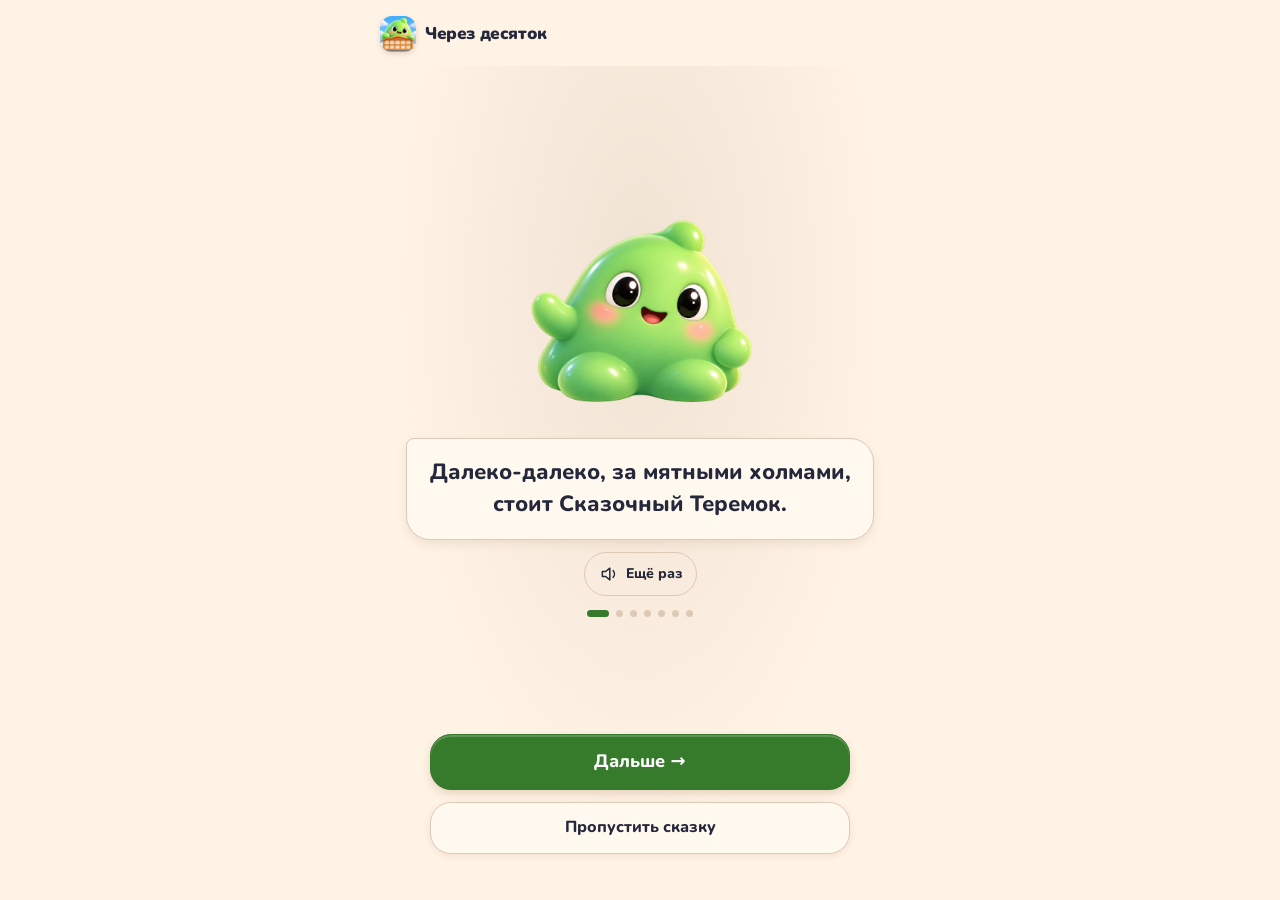
==== index.html @ 16789840 "Web build 3.6.0 (build 10): calm focus mode, number-sense games, number-line hint, parent difficulty" ====
<!doctype html>
<html lang="ru">
<head>
<meta charset="utf-8">
<meta name="application-version" content="3.6.0">
<meta name="viewport" content="width=device-width,initial-scale=1,viewport-fit=cover">
<title>Через десяток</title>
<meta name="description" content="Сказочный тренажёр сложения и вычитания через десяток для детей">
<meta name="theme-color" content="#F2E9DC" media="(prefers-color-scheme: light)">
<meta name="theme-color" content="#19282A" media="(prefers-color-scheme: dark)">
<meta name="mobile-web-app-capable" content="yes">
<meta name="apple-mobile-web-app-capable" content="yes">
<meta name="apple-mobile-web-app-title" content="Через 10">
<link rel="manifest" href="manifest.webmanifest">
<link rel="icon" type="image/png" sizes="192x192" href="icons/icon-192.png">
<link rel="apple-touch-icon" href="icons/apple-touch-icon.png">
<link rel="stylesheet" href="css/fonts.css">
<link rel="stylesheet" href="css/app.css">
<link rel="stylesheet" href="css/premium.css">
<link rel="stylesheet" href="css/illustrated.css">
<link rel="stylesheet" href="css/complete.css">
<link rel="stylesheet" href="css/facts.css">
<link rel="stylesheet" href="css/companion.css">
<link rel="stylesheet" href="css/voice-lesson.css">
<link rel="stylesheet" href="css/full-transfer.css">
<link rel="stylesheet" href="css/foundations.css">
<link rel="stylesheet" href="css/number-games.css">
<link rel="stylesheet" href="css/sense.css">
</head>
<body>
<main class="wrap"><div id="app"></div></main>
<script src="js/phrases.js"></script>
<script src="js/chars.js"></script>
<script src="js/world.js"></script>
<script src="js/illustrated.js"></script>
<script src="js/art-catalog.js"></script>
<script src="js/complete.js"></script>
<script src="js/audio.js"></script>
<script src="js/engine.js"></script>
<script src="js/full-transfer-core.js"></script>
<script src="js/app.js"></script>
<script src="js/facts-phrases.js"></script>
<script src="js/facts.js?qa=7394cd27b2d3"></script>
<script src="js/companion.js"></script>
<script src="js/lesson-phrases.js"></script>
<script src="js/voice-asr.js"></script>
<script src="js/voice-lesson.js"></script>
<script src="js/full-transfer-ui.js"></script>
<script src="js/foundations-core.js"></script>
<script src="js/foundations.js"></script>
<script src="js/number-games-core.js"></script>
<script src="js/number-games.js"></script>
<script src="js/insights-core.js"></script>
<script src="js/insights.js"></script>
<script src="js/sense-games-core.js"></script>
<script src="js/sense-games.js"></script>
<script src="js/focus-mode.js"></script>
<script>if('serviceWorker' in navigator && location.protocol!=='capacitor:'){ window.addEventListener('load', ()=>{ navigator.serviceWorker.register('sw.js').catch(()=>{}); }); }</script>
</body>
</html>
---- css/fonts.css ----
@font-face{font-family:'Nunito';font-style:normal;font-weight:600;font-display:swap;src:url(../fonts/nunito-cyrillic-600-normal.woff2) format('woff2');unicode-range:U+0301, U+0400-045F, U+0490-0491, U+04B0-04B1, U+2116}
@font-face{font-family:'Nunito';font-style:normal;font-weight:600;font-display:swap;src:url(../fonts/nunito-latin-600-normal.woff2) format('woff2');unicode-range:U+0000-00FF, U+0131, U+0152-0153, U+02BB-02BC, U+02C6, U+02DA, U+02DC, U+0304, U+0308, U+0329, U+2000-206F, U+20AC, U+2122, U+2191, U+2193, U+2212, U+2215, U+FEFF, U+FFFD}
@font-face{font-family:'Nunito';font-style:normal;font-weight:700;font-display:swap;src:url(../fonts/nunito-cyrillic-700-normal.woff2) format('woff2');unicode-range:U+0301, U+0400-045F, U+0490-0491, U+04B0-04B1, U+2116}
@font-face{font-family:'Nunito';font-style:normal;font-weight:700;font-display:swap;src:url(../fonts/nunito-latin-700-normal.woff2) format('woff2');unicode-range:U+0000-00FF, U+0131, U+0152-0153, U+02BB-02BC, U+02C6, U+02DA, U+02DC, U+0304, U+0308, U+0329, U+2000-206F, U+20AC, U+2122, U+2191, U+2193, U+2212, U+2215, U+FEFF, U+FFFD}
@font-face{font-family:'Nunito';font-style:normal;font-weight:800;font-display:swap;src:url(../fonts/nunito-cyrillic-800-normal.woff2) format('woff2');unicode-range:U+0301, U+0400-045F, U+0490-0491, U+04B0-04B1, U+2116}
@font-face{font-family:'Nunito';font-style:normal;font-weight:800;font-display:swap;src:url(../fonts/nunito-latin-800-normal.woff2) format('woff2');unicode-range:U+0000-00FF, U+0131, U+0152-0153, U+02BB-02BC, U+02C6, U+02DA, U+02DC, U+0304, U+0308, U+0329, U+2000-206F, U+20AC, U+2122, U+2191, U+2193, U+2212, U+2215, U+FEFF, U+FFFD}
@font-face{font-family:'Nunito';font-style:normal;font-weight:900;font-display:swap;src:url(../fonts/nunito-cyrillic-900-normal.woff2) format('woff2');unicode-range:U+0301, U+0400-045F, U+0490-0491, U+04B0-04B1, U+2116}
@font-face{font-family:'Nunito';font-style:normal;font-weight:900;font-display:swap;src:url(../fonts/nunito-latin-900-normal.woff2) format('woff2');unicode-range:U+0000-00FF, U+0131, U+0152-0153, U+02BB-02BC, U+02C6, U+02DA, U+02DC, U+0304, U+0308, U+0329, U+2000-206F, U+20AC, U+2122, U+2191, U+2193, U+2212, U+2215, U+FEFF, U+FFFD}
@font-face{font-family:'Ruslan Display';font-style:normal;font-weight:400;font-display:swap;src:url(../fonts/ruslan-display-cyrillic-400-normal.woff2) format('woff2');unicode-range:U+0301, U+0400-045F, U+0490-0491, U+04B0-04B1, U+2116}
@font-face{font-family:'Ruslan Display';font-style:normal;font-weight:400;font-display:swap;src:url(../fonts/ruslan-display-latin-400-normal.woff2) format('woff2');unicode-range:U+0000-00FF, U+0131, U+0152-0153, U+02BB-02BC, U+02C6, U+02DA, U+02DC, U+0304, U+0308, U+0329, U+2000-206F, U+20AC, U+2122, U+2191, U+2193, U+2212, U+2215, U+FEFF, U+FFFD}
---- css/app.css ----
/* Layout: one-screen app. Map screen = full-height SVG world; other screens = one jelly card. Keypad lives at the bottom (thumb zone). */
:root{
  --paper:#E4F5EE; --bub:rgba(255,255,255,.6); --bub2:rgba(122,214,170,.22);
  --card:#FFFFFF; --ink:#2B2245; --muted:#6B6590; --line:#DDD7EF; --soft:#F2EFFB; --frame:#2B2245;
  --roof:#FF8A5B; --roof2:#E86A3E;
  --ca:#FF5C7A; --cb:#3FA7F5; --ok:#1E9160; --no:#C2482B; --hl:#FFE873; --star:#FFB400; --coin:#F2A516;
  --btn:#6A4BE0; --btn-sh:#4529B5; --btn-fg:#FFFFFF; --key-sh:#D3CCEB; --danger:#D7443A;
  --f-display:'Ruslan Display','Nunito',Georgia,serif;
  --f-body:'Nunito',system-ui,-apple-system,'Segoe UI',sans-serif;
  --cell:clamp(26px,calc((100vw - 96px) / 10),50px);
}
@media (prefers-color-scheme: dark){:root:not([data-theme="light"]){
  --paper:#16132A; --bub:rgba(255,255,255,.035); --bub2:rgba(122,214,170,.06);
  --card:#231E3C; --ink:#F2EEFF; --muted:#ABA4CC; --line:#3A3361; --soft:#2D2751; --frame:#CFC6F5;
  --roof:#FF8A5B; --roof2:#C9562E; --ca:#FF6E8A; --cb:#55B6FF; --ok:#3CC184; --no:#FF9A7A; --hl:#5E4F10; --star:#FFC233; --coin:#FFB83D;
  --btn:#7C61F0; --btn-sh:#3E26A0; --btn-fg:#FFFFFF; --key-sh:#15122A; color-scheme:dark;
}}
:root[data-theme="dark"]{
  --paper:#16132A; --bub:rgba(255,255,255,.035); --bub2:rgba(122,214,170,.06);
  --card:#231E3C; --ink:#F2EEFF; --muted:#ABA4CC; --line:#3A3361; --soft:#2D2751; --frame:#CFC6F5;
  --roof:#FF8A5B; --roof2:#C9562E; --ca:#FF6E8A; --cb:#55B6FF; --ok:#3CC184; --no:#FF9A7A; --hl:#5E4F10; --star:#FFC233; --coin:#FFB83D;
  --btn:#7C61F0; --btn-sh:#3E26A0; --btn-fg:#FFFFFF; --key-sh:#15122A; color-scheme:dark;
}
*{box-sizing:border-box}
[hidden]{display:none!important}
html,body{height:100%}
body{
  margin:0; background-color:var(--paper); color:var(--ink); font-family:var(--f-body); font-size:16px; line-height:1.45; font-weight:600;
  background-image:
    radial-gradient(circle at 18% 22%, var(--bub) 0 7px, transparent 8px),
    radial-gradient(circle at 72% 64%, var(--bub) 0 12px, transparent 13px),
    radial-gradient(circle at 88% 18%, var(--bub) 0 4px, transparent 5px),
    radial-gradient(circle at 34% 84%, var(--bub2) 0 18px, transparent 19px),
    radial-gradient(circle at 56% 38%, var(--bub) 0 3px, transparent 4px);
  background-size:210px 210px; -webkit-tap-highlight-color:transparent; overscroll-behavior:none;
}
button{-webkit-user-select:none;user-select:none;touch-action:manipulation;font:inherit;color:inherit}
img{max-width:100%}
.wrap{max-width:720px;min-height:100%;margin:0 auto;padding-block:10px 24px;
  padding-left:max(16px,env(safe-area-inset-left,0px));padding-right:max(16px,env(safe-area-inset-right,0px));
  display:flex;flex-direction:column;gap:12px}

/* top bar */
.topbar{display:flex;align-items:center;gap:5px}
@media (max-width:370px){.topbar .avatar span{display:none}.topbar .avatar{padding-right:3px}}
.spacer{flex:1}
.avatar{display:flex;align-items:center;gap:4px;background:var(--card);border:2px solid var(--line);border-radius:999px;height:44px;padding:0 10px 0 3px;cursor:pointer;font-weight:800;flex:none;max-width:118px;font-size:15px}
.avatar .pal{width:36px;height:36px;flex:none}
.avatar span{white-space:nowrap;overflow:hidden;text-overflow:ellipsis}
.pill{font-weight:900;font-size:15px;display:flex;align-items:center;gap:4px;background:var(--card);border:2px solid var(--line);border-radius:999px;height:44px;padding:0 9px;font-variant-numeric:tabular-nums}
.pill .s{color:var(--star);font-size:18px} .pill .c{color:var(--coin);font-size:13px}
.iconbtn{width:44px;height:44px;border-radius:50%;border:2px solid var(--line);background:var(--card);color:var(--ink);display:grid;place-items:center;cursor:pointer;padding:0;flex:none;position:relative}
.iconbtn svg{width:22px;height:22px;stroke:currentColor;fill:none;stroke-width:2.2;stroke-linecap:round;stroke-linejoin:round}
.iconbtn.sm{width:36px;height:36px;font-size:16px}
.iconbtn.glow{border-color:var(--star);box-shadow:0 0 0 4px rgba(255,180,0,.25);animation:glow 1.4s infinite}
@keyframes glow{50%{box-shadow:0 0 0 8px rgba(255,180,0,.1)}}
.badge{position:absolute;top:-6px;right:-6px;min-width:20px;height:20px;border-radius:10px;background:var(--ca);color:#fff;font-size:12px;font-style:normal;font-weight:900;display:grid;place-items:center;padding:0 5px;border:2px solid var(--card)}
.tab .badge{position:static;display:inline-grid;margin-left:4px;border:0;vertical-align:middle}

/* shared */
.card{background:var(--card);border:2px solid var(--line);border-radius:28px;box-shadow:0 6px 0 var(--line)}
.btn{font:800 19px/1.1 var(--f-body);border-radius:22px;padding:0 24px;cursor:pointer;border:0;background:var(--btn);color:var(--btn-fg);min-height:62px;width:100%;
  box-shadow:0 5px 0 var(--btn-sh), inset 0 3px 0 rgba(255,255,255,.28);transition:transform .08s, box-shadow .08s}
.btn:active:not(:disabled){transform:translateY(3px);box-shadow:0 2px 0 var(--btn-sh), inset 0 3px 0 rgba(255,255,255,.28)}
.btn:disabled{opacity:.45;cursor:default}
.btn.ghost{background:var(--card);color:var(--ink);border:2px solid var(--line);min-height:52px;font-size:16px;box-shadow:0 4px 0 var(--line)}
.btn.ghost:active:not(:disabled){box-shadow:0 1px 0 var(--line)}
.btn.small{min-height:44px;font-size:15px;width:auto;padding:0 16px;border-radius:16px}
.btn.danger{background:var(--danger);box-shadow:0 4px 0 #9E2B23}
.muted{color:var(--muted)} .center{text-align:center} .small{font-size:13px}
:focus-visible{outline:3px solid var(--cb);outline-offset:3px}
.ca{color:var(--ca)} .cb{color:var(--cb)}
.input{font:700 18px/1.2 var(--f-body);color:var(--ink);background:var(--card);border:2px solid var(--line);border-radius:16px;padding:12px 14px;width:100%;max-width:360px}
.input:focus{border-color:var(--btn);outline:0}
.row{display:flex;flex-direction:column;gap:12px;width:100%;max-width:420px;align-items:stretch;margin:0 auto}
.row2{display:flex;gap:10px;flex-wrap:wrap;align-items:center}
.toast{position:fixed;left:50%;bottom:calc(24px + env(safe-area-inset-bottom,0px));transform:translateX(-50%);background:var(--ink);color:var(--card);padding:10px 16px;border-radius:14px;font-weight:700;z-index:30;max-width:90vw}
h2{font-weight:900;font-size:clamp(22px,6vw,30px);line-height:1.12;margin:0;text-wrap:balance}
h3{font-size:15px;margin:16px 0 8px;font-weight:900}
.h{text-align:center;margin:4px 0}

/* characters */
.pal{display:block;flex:none}
.pal svg{display:block;width:100%;height:100%;overflow:visible}
.pal.locked svg .body,.pal.locked svg .acc{fill:#C9C3DD!important;stroke:#A9A2C4!important}
.pal.locked svg .face,.pal.locked svg .gloss{display:none}
.pal.bob svg{animation:bob 2.4s ease-in-out infinite;transform-origin:50% 100%}
.pal.talk svg{animation:talk .5s ease-in-out infinite;transform-origin:50% 100%}
@keyframes bob{0%,100%{transform:translateY(0) scale(1,1)}50%{transform:translateY(-3px) scale(1.02,.98)}}
@keyframes talk{0%,100%{transform:scale(1,1)}50%{transform:scale(1.05,.95)}}

/* map */
body.map-bg{background-color:#CFEEDC}
.mapwrap{flex:1;display:flex;justify-content:center;align-items:flex-start;min-height:0}
.map{width:100%;max-width:440px;max-height:calc(100dvh - 90px);height:auto;display:block;margin:0 auto}
.map .isl{cursor:pointer}
.map .isl .pal{width:100%;height:100%}
.map .ring{animation:spin 14s linear infinite;transform-origin:center}
@keyframes spin{to{transform:rotate(360deg)}}
.map .lbl{font:900 15px var(--f-body);fill:var(--ink)}
.map .isl.locked .lbl{fill:#8A84A8}
.map .isl:focus-visible{outline:0}
.map .isl:focus-visible ellipse:first-of-type{stroke:var(--cb);stroke-width:4;stroke-opacity:1}
.sheet-bg{position:fixed;inset:0;background:rgba(43,34,69,.35);z-index:10}
.sheet{position:fixed;left:50%;bottom:0;transform:translateX(-50%);width:min(100%,560px);z-index:11;border-radius:28px 28px 0 0;padding:18px clamp(16px,4vw,28px) calc(18px + env(safe-area-inset-bottom,0px));display:flex;flex-direction:column;gap:12px;box-shadow:0 -6px 30px rgba(0,0,0,.15);animation:up .25s ease-out}
@keyframes up{from{transform:translate(-50%,40px);opacity:0}}
.sheet .close{position:absolute;top:10px;right:14px;width:36px;height:36px;border-radius:50%;border:2px solid var(--line);background:var(--card);cursor:pointer;font-weight:900}
.herohead{display:flex;align-items:center;gap:14px}
.herohead .pal{width:clamp(88px,24vw,116px);height:clamp(88px,24vw,116px)}
.herohead .txt{min-width:0;display:flex;flex-direction:column;gap:3px}
.eyebrow{font-size:12px;letter-spacing:.1em;text-transform:uppercase;color:var(--muted);margin:0;font-weight:800}
.guide{font-size:14px;color:var(--muted);margin:0}
.phasebar{display:flex;gap:6px}
.phasebar span{flex:1;font-size:13px;font-weight:800;text-align:center;padding:7px 4px;border-radius:12px;background:var(--soft);color:var(--muted)}
.phasebar span.on{background:var(--ink);color:var(--card)} .phasebar span.past{color:var(--ok)}

/* task */
.stage{flex:1;padding:14px clamp(12px,3.5vw,28px) 18px;display:flex;flex-direction:column;align-items:center;gap:10px;min-height:min(600px,calc(100dvh - 80px))}
.meta{width:100%;display:flex;justify-content:space-between;align-items:center;gap:10px;color:var(--muted);font-size:13px;font-weight:700}
.bar{display:flex;gap:4px;flex:1;max-width:220px}
.bar i{flex:1;height:10px;border-radius:5px;background:var(--line)}
.bar i.good{background:var(--ok)} .bar i.meh{background:var(--muted);opacity:.45} .bar i.cur{background:var(--btn)}
.instr{display:flex;align-items:flex-start;gap:8px;width:100%;justify-content:center}
.instr p{font-weight:800;font-size:clamp(18px,4.6vw,22px);text-align:center;margin:0;text-wrap:balance;max-width:30ch}
.say{width:38px;height:38px;flex:none;border-radius:50%;border:2px solid var(--line);background:var(--card);display:grid;place-items:center;cursor:pointer;padding:0;color:var(--muted)}
.say svg{width:18px;height:18px;stroke:currentColor;fill:none;stroke-width:2.2;stroke-linecap:round;stroke-linejoin:round}
.example{font-weight:900;font-size:clamp(38px,10.5vw,60px);line-height:1.1;font-variant-numeric:tabular-nums;text-align:center;white-space:nowrap}
.example.small{font-size:clamp(28px,7.5vw,42px)}
.q{color:var(--muted)}
.story{font-size:clamp(19px,5vw,23px);font-weight:700;line-height:1.4;text-align:center;margin:0;max-width:34ch;text-wrap:pretty}
.story b{font-weight:900}
.visual{flex:1;display:flex;flex-direction:column;align-items:center;justify-content:center;gap:10px;width:100%}
.frames{display:flex;justify-content:center;gap:12px}
.frames.single{--cell:clamp(38px,calc((100vw - 90px) / 5.4),62px)}
@media (max-width:600px){.frames.tap{flex-direction:column;align-items:center;--cell:clamp(38px,calc((100vw - 90px) / 5.6),56px)}}
.terem{display:flex;flex-direction:column;align-items:stretch}
.roof{height:calc(var(--cell)*.62);margin:0 calc(var(--cell)*-.14) -3px;position:relative;background:linear-gradient(var(--roof),var(--roof2));clip-path:polygon(50% 0,100% 100%,0 100%)}
.roof::after{content:"";position:absolute;left:50%;top:44%;width:calc(var(--cell)*.3);height:calc(var(--cell)*.3);transform:translate(-50%,-10%);border-radius:50%;background:var(--hl);box-shadow:inset 0 0 0 2px var(--roof2)}
.frame{display:grid;grid-template-columns:repeat(5,var(--cell));border:3px solid var(--frame);border-radius:6px 6px 12px 12px;background:var(--card);overflow:hidden;transition:background-color .3s}
.cell{width:var(--cell);height:var(--cell);display:grid;place-items:center;position:relative;border:0;border-right:1.5px solid var(--line);border-bottom:1.5px solid var(--line);padding:0;margin:0;background:transparent;transition:background-color .2s}
.cell:nth-child(5n){border-right:0} .cell:nth-child(n+6){border-bottom:0} .cell:nth-child(-n+5){border-bottom:2.5px solid var(--frame)}
button.cell{cursor:pointer}
@media (hover:hover){button.cell:hover{background:var(--soft)}}
.cell::after{content:"";width:80%;height:72%;margin-top:10%;grid-area:1/1;border-radius:50% 50% 42% 42% / 64% 64% 36% 36%}
.cell.a::after,.cell.b::after{background:
    radial-gradient(circle at 36% 52%, #2B2245 0 8%, transparent 9.5%),
    radial-gradient(circle at 64% 52%, #2B2245 0 8%, transparent 9.5%),
    radial-gradient(ellipse 14% 10% at 30% 24%, rgba(255,255,255,.75) 0 100%, transparent 102%),
    radial-gradient(ellipse at 50% 120%, rgba(0,0,0,.18), transparent 60%), var(--c)}
.cell.a{--c:var(--ca)} .cell.b{--c:var(--cb)}
.cell.n::after{background:radial-gradient(ellipse 14% 10% at 30% 24%, rgba(255,255,255,.6) 0 100%, transparent 102%), var(--c)}
.cell.x::after{background:transparent;border:2.5px dashed var(--muted);opacity:.6}
.cell.h{background:var(--hl)}
.cell .lab{grid-area:1/1;z-index:1;margin-top:12%;font:900 calc(var(--cell)*.36)/1 var(--f-body);color:#fff;pointer-events:none;text-shadow:0 1px 0 rgba(0,0,0,.25)}
.cell.e .lab,.cell.x .lab{color:var(--ink);text-shadow:none}
.cell.in::after{animation:plop .45s .05s both cubic-bezier(.3,1.6,.5,1)}
.cell.pulse::after{animation:squish .35s both}
.cell.leave::after{background:var(--cb);animation:leave .35s both ease-in}
.cell.out::after{animation:fadeout .45s both}
.frame.covered{background:var(--soft)}
.frame.covered .cell::after,.frame.covered .cell .lab{visibility:hidden}
@keyframes plop{0%{transform:translateY(-60%) scale(.4,.6)}60%{transform:translateY(0) scale(1.15,.8)}100%{transform:scale(1)}}
@keyframes squish{50%{transform:scale(1.18,.82)}}
@keyframes pop{from{transform:scale(0)}to{transform:scale(1)}}
@keyframes leave{from{transform:scale(1);opacity:1}to{transform:scale(.2) translateY(-20px);opacity:0}}
@keyframes fadeout{from{background:var(--ca);border-color:transparent;opacity:1}to{opacity:.6}}
.timer{width:min(260px,70%);height:10px;border-radius:5px;background:var(--line);overflow:hidden}
.timer i{display:block;height:100%;width:100%;background:var(--ok);border-radius:5px;transform-origin:left;animation:drain linear forwards}
@keyframes drain{from{transform:scaleX(1)}to{transform:scaleX(0)}}
.info{font-size:15px;color:var(--muted);min-height:1.45em;text-align:center;margin:0}
.info b{color:var(--ink);font-weight:900}
.split{display:flex;flex-direction:column;align-items:center}
.split svg{width:96px;height:24px;display:block}
.split svg path{stroke:var(--cb);stroke-width:3;fill:none;stroke-linecap:round}
.bots{display:flex;gap:44px}
.bub{font-weight:900;font-size:20px;min-width:44px;height:44px;padding:0 8px;border-radius:22px;display:grid;place-items:center;border:3px solid var(--cb);color:var(--cb);background:var(--card)}
.bub.top{background:var(--cb);color:#fff} .bub.qm{border-style:dashed;color:var(--muted)}
.chain{font-weight:800;font-size:clamp(15px,4.2vw,21px);text-align:center;background:var(--soft);border-radius:16px;padding:8px 14px;font-variant-numeric:tabular-nums;max-width:100%}
.chain strong{font-weight:900}
.say-row{display:flex;align-items:flex-end;gap:8px;width:100%;max-width:440px;justify-content:center}
.say-row .pal{width:46px;height:46px}
.msg{min-height:1.45em;text-align:center;font-weight:800;font-size:16px;margin:0;max-width:40ch}
.msg.ok{color:var(--ok)} .msg.no{color:var(--no)} .msg.reveal{color:var(--ink);background:var(--hl);padding:6px 12px;border-radius:12px}
.coinget{color:var(--coin);font-weight:900;animation:pop .4s both cubic-bezier(.3,1.6,.5,1);display:inline-block}
.notice{background:var(--soft);border-radius:16px;padding:10px 14px;text-align:center;font-weight:800;max-width:40ch;margin:0}
.unlock{display:flex;align-items:center;gap:12px;background:var(--hl);border-radius:20px;padding:10px 16px;max-width:420px;width:100%}
.unlock .pal{width:64px;height:64px}
.unlock p{margin:0;font-weight:800}
.unlock b{font-family:var(--f-display);font-weight:400;font-size:20px;display:block}
.ask{display:flex;flex-direction:column;align-items:center;gap:8px;width:100%;max-width:400px}
.display{font-weight:900;font-size:34px;min-width:120px;height:58px;padding:0 18px;border-radius:18px;border:3px solid var(--ink);display:grid;place-items:center;font-variant-numeric:tabular-nums;background:var(--card)}
.display.empty{color:var(--line);border-color:var(--line)}
.keys{display:grid;grid-template-columns:repeat(3,1fr);gap:9px;width:100%}
.key{font-weight:900;font-size:27px;min-height:54px;border-radius:18px;border:2px solid var(--line);background:var(--card);cursor:pointer;box-shadow:0 4px 0 var(--key-sh);font-variant-numeric:tabular-nums}
.key:active:not(:disabled){transform:translateY(3px);box-shadow:0 1px 0 var(--key-sh)}
.key.del{font-size:22px;color:var(--muted)}
.key.go{background:var(--ok);border-color:var(--ok);color:#fff;box-shadow:0 4px 0 rgba(0,0,0,.22), inset 0 3px 0 rgba(255,255,255,.25);font-size:19px;font-weight:800}
.key:disabled{opacity:.38;cursor:default}
@media (hover:hover){.key:hover:not(:disabled){border-color:var(--ink)}}
.explain{display:flex;gap:10px;align-items:flex-end;width:100%;max-width:460px}
.explain .pal{width:58px;height:58px}
.explain .bubble{flex:1;min-width:0;background:var(--hl);color:var(--ink);border-radius:18px 18px 18px 4px;padding:10px 14px;min-height:58px}
.explain p{margin:0;font-weight:800;font-size:17px;line-height:1.35}
.linkbtn{display:inline-flex;align-items:center;gap:6px;background:transparent;border:0;color:var(--btn);font-weight:800;font-size:16px;cursor:pointer;padding:4px 8px;min-height:38px}
.linkbtn svg{width:22px;height:22px;stroke:currentColor;fill:none;stroke-width:2.2;stroke-linecap:round;stroke-linejoin:round}

/* end / story / forms */
.endbox{flex:1;display:flex;flex-direction:column;align-items:center;justify-content:center;gap:12px;text-align:center;width:100%}
.endbox .pal{width:clamp(110px,32vw,150px);height:clamp(110px,32vw,150px)}
.endbox h2{font-family:var(--f-display);font-weight:400;font-size:clamp(24px,6.6vw,34px);line-height:1.15}
.endbox.form h2{font-family:var(--f-body);font-weight:900}
.endbox p{margin:0;max-width:36ch}
.storytext{font-size:clamp(19px,5.2vw,24px);font-weight:700;line-height:1.4;max-width:30ch;text-wrap:pretty}
.dots{display:flex;gap:6px}
.dots i{width:9px;height:9px;border-radius:50%;background:var(--line)} .dots i.on{background:var(--btn)}
.bigstars{font-size:clamp(28px,8vw,40px);letter-spacing:.04em;line-height:1}
.bigstars .on{color:var(--star);display:inline-block;animation:pop .5s both cubic-bezier(.3,1.6,.5,1)} .bigstars .off{color:var(--line)}
.bonus{color:var(--coin);font-weight:900}
.move{font-weight:900;font-size:clamp(19px,5.2vw,24px);background:var(--soft);border-radius:20px;padding:14px 18px;max-width:28ch}
.swatches{display:flex;gap:10px;flex-wrap:wrap;justify-content:center}
.sw{width:44px;height:44px;border-radius:50%;background:var(--sw);border:3px solid var(--card);box-shadow:0 0 0 2px var(--line);cursor:pointer}
.sw.on{box-shadow:0 0 0 3px var(--ink)}
.plist{display:flex;flex-direction:column;gap:8px;width:100%;max-width:420px}
.prow{display:flex;align-items:center;gap:12px;background:var(--card);border:2px solid var(--line);border-radius:18px;padding:8px 12px;cursor:pointer;text-align:left;width:100%}
.prow.on{border-color:var(--btn)} .prow .pal{width:48px;height:48px} .prow .txt{display:flex;flex-direction:column} .prow small{color:var(--muted)}

/* chest */
.offer{display:flex;gap:12px;flex-wrap:wrap;justify-content:center}
.stk{display:inline-flex;flex-direction:column;align-items:center;gap:4px;width:64px;background:transparent;border:0;padding:4px;border-radius:14px}
.stk svg{width:52px;height:52px;display:block}
.stk.big{width:100px;background:var(--card);border:2px solid var(--line);box-shadow:0 4px 0 var(--line);cursor:pointer;font-size:13px;font-weight:800}
.stk.big svg{width:76px;height:76px} .stk.big.on{border-color:var(--star);animation:pop .5s both cubic-bezier(.3,1.6,.5,1)}
.stk.off{opacity:.18;filter:grayscale(1)}
.album{display:flex;flex-wrap:wrap;gap:4px;justify-content:center;max-width:420px}

/* shop */
.shop{align-items:stretch}
.wishes{display:flex;flex-direction:column;gap:10px;flex:1}
.wish{display:flex;align-items:center;gap:12px;border:2px solid var(--line);border-radius:18px;padding:10px}
.wish img,.wish .noimg{width:72px;height:72px;border-radius:14px;object-fit:cover;flex:none;background:var(--soft);display:grid;place-items:center}
.wish .noimg svg{width:44px;height:44px}
.wish .wt{flex:1;min-width:0;display:flex;flex-direction:column;gap:3px}
.wish.bought{border-color:var(--ok)}
.prog{height:10px;border-radius:5px;background:var(--line);overflow:hidden} .prog i{display:block;height:100%;background:var(--coin);border-radius:5px}
.tag{display:inline-block;font-size:13px;font-weight:800;color:var(--ok);background:var(--soft);padding:3px 8px;border-radius:8px}

/* parent */
.parent{align-items:stretch;padding-top:10px}
.tabs{display:flex;gap:4px;background:var(--soft);border-radius:16px;padding:4px;overflow-x:auto}
.tab{flex:1;border:0;background:transparent;border-radius:12px;padding:8px 6px;font-weight:800;font-size:14px;cursor:pointer;white-space:nowrap}
.tab.on{background:var(--card);box-shadow:0 2px 0 var(--line)}
.pane{flex:1}
.stats{display:grid;grid-template-columns:repeat(4,1fr);gap:8px}
.stats div{background:var(--soft);border-radius:14px;padding:10px 6px;text-align:center;display:flex;flex-direction:column}
.stats b{font-size:22px;font-weight:900} .stats span{font-size:12px;color:var(--muted)}
.chart{display:flex;gap:4px;align-items:flex-end;height:110px;padding:8px 0 0}
.chart .col{flex:1;display:flex;flex-direction:column;align-items:center;justify-content:flex-end;height:100%;gap:3px;min-width:0}
.chart i{display:block;width:100%;background:var(--btn);border-radius:4px 4px 0 0;min-height:2px}
.chart span{font-size:10px;color:var(--muted)}
.skl{list-style:none;padding:0;margin:0;display:flex;flex-direction:column;gap:4px}
.skl li{display:flex;justify-content:space-between;gap:8px;font-size:14px;border-bottom:1px solid var(--line);padding:5px 0}
.skl b{color:var(--muted);font-weight:800;white-space:nowrap}
.hardlist{display:flex;flex-wrap:wrap;gap:6px}
.hardlist span{font-weight:900;font-size:15px;background:var(--soft);border-radius:10px;padding:4px 9px}
.help{margin:0;padding-left:18px;display:flex;flex-direction:column;gap:6px;font-size:14px;font-weight:600}
.wlist{display:flex;flex-direction:column;gap:8px;margin-top:10px}
.wrow{display:flex;align-items:center;gap:10px;border:2px solid var(--line);border-radius:16px;padding:8px}
.wrow img,.wrow .noimg{width:52px;height:52px;border-radius:12px;object-fit:cover;flex:none;background:var(--soft);display:grid;place-items:center}
.wrow .noimg svg{width:32px;height:32px}
.wrow .pal{width:48px;height:48px}
.wrow .txt{flex:1;min-width:0;display:flex;flex-direction:column;font-size:14px}
.wrow .txt b{font-size:15px} .wrow small{color:var(--muted)} .wrow a{color:var(--btn);font-weight:800;font-size:14px}
.wrow.done{opacity:.6}
.wform{display:flex;flex-direction:column;gap:8px;background:var(--soft);border-radius:16px;padding:12px}
.filebtn{display:flex;align-items:center;gap:10px;cursor:pointer;font-weight:800;color:var(--btn)}
.filebtn img{width:56px;height:56px;border-radius:12px;object-fit:cover}
.filebtn input,.filelbl input{display:none}
.filelbl{display:inline-grid;place-items:center;cursor:pointer}
.switch{display:flex;align-items:center;justify-content:space-between;gap:12px;padding:10px 0;border-bottom:1px solid var(--line)}
.switch span{display:flex;flex-direction:column} .switch small{color:var(--muted);font-weight:600}
.switch input{width:48px;height:28px;appearance:none;background:var(--line);border-radius:14px;position:relative;cursor:pointer;flex:none;margin:0}
.switch input::after{content:"";position:absolute;top:3px;left:3px;width:22px;height:22px;border-radius:50%;background:#fff;transition:left .15s}
.switch input:checked{background:var(--ok)} .switch input:checked::after{left:23px}
.num{display:flex;align-items:center;justify-content:space-between;gap:12px;padding:8px 0;border-bottom:1px solid var(--line)}
.num input{width:90px;font:800 17px var(--f-body);color:var(--ink);background:var(--card);border:2px solid var(--line);border-radius:12px;padding:8px 10px;text-align:center}
.pin{display:flex;gap:14px}
.pin i{width:18px;height:18px;border-radius:50%;border:3px solid var(--ink)} .pin i.on{background:var(--ink)}
.pinkeys{max-width:280px}
.story-scene{justify-content:center}

@media (prefers-reduced-motion: reduce){*,*::before,*::after{animation:none!important;transition:none!important}}
/* ссылка в виде кнопки (лицензии в кабинете родителя): та же цель ≥44 px, что у кнопок */
a.btn{display:inline-flex;align-items:center;justify-content:center;text-decoration:none;box-sizing:border-box}
---- css/premium.css ----
/* Storybook tokens and screen refinements. Loaded after the original layout. */
:root{
 --paper:#EAF4EF;--card:#FFFDF9;--ink:#302D46;--muted:#655F7A;--line:#DEDCE8;--soft:#F0EDF7;--frame:#514865;
 --btn:#6950CB;--btn-sh:#4A369C;--btn-fg:#FFFFFF;--key-sh:#DAD5E6;--ok:#227858;--no:#655F7A;--ca:#B72D50;--cb:#176AAB;--hl:#F8E8AA;--coin:#805C17;--star:#805C17;
 --art-ink:#403550;--art-white:#FFFFFF;--art-rose:#EF7393;--art-gold:#EFC765;--art-violet:#9875CF;--art-lilac:#D9C7F0;--art-pink:#F4CADA;--art-peach:#ECA47B;--art-cream:#F5E5BC;--art-mint:#BDE4C8;--art-leaf:#70B28C;--art-grass:#4F947A;--art-sky:#CAE7F2;--art-stone:#C2C5D6;--art-earth:#B4BDA7;--art-island-edge:#83A591;--art-path:#FFFCF0;--art-path-shadow:#CDDDCC;--art-path-dot:#B4A6CE;--art-fog:#EFF4F0;
 --shadow:0 14px 40px #302D460A;--glow:#EFC76544;--overlay:#302D4666;
 --chip-a:#EE6F8D;--chip-b:#50A7DC;--chip-ink:#302039;--coin-art:#E8B647;
}
@media(prefers-color-scheme:dark){:root:not([data-theme="light"]){
 --paper:#20283A;--card:#2A3045;--ink:#F6F1FF;--muted:#C5BED8;--line:#4C506A;--soft:#34394F;--frame:#B2A7CC;
 --btn:#BEACFA;--btn-sh:#6A54A6;--btn-fg:#252039;--key-sh:#1E2234;--ok:#92DCB7;--no:#C5BED8;--ca:#FFA1B5;--cb:#93CFFF;--hl:#544A31;--coin:#F4D794;--star:#F4D794;
 --art-ink:#403550;--art-white:#FFFFFF;--art-rose:#EF7393;--art-gold:#EFC765;--art-violet:#9875CF;--art-lilac:#D9C7F0;--art-pink:#F4CADA;--art-peach:#ECA47B;--art-cream:#F5E5BC;--art-mint:#BDE4C8;--art-leaf:#70B28C;--art-grass:#78AF9D;--art-sky:#CAE7F2;--art-stone:#C2C5D6;--art-earth:#859B93;--art-island-edge:#779A93;--art-path:#8C90AA;--art-path-shadow:#3C4A5C;--art-path-dot:#4B456B;--art-fog:#36445A;
 --shadow:0 14px 40px #080E1A33;--glow:#EFC76544;--overlay:#0B102999;
 --chip-a:#EE6F8D;--chip-b:#50A7DC;--chip-ink:#302039;--coin-art:#E8B647;
}}
:root[data-theme="dark"]{
 --paper:#20283A;--card:#2A3045;--ink:#F6F1FF;--muted:#C5BED8;--line:#4C506A;--soft:#34394F;--frame:#B2A7CC;
 --btn:#BEACFA;--btn-sh:#6A54A6;--btn-fg:#252039;--key-sh:#1E2234;--ok:#92DCB7;--no:#C5BED8;--ca:#FFA1B5;--cb:#93CFFF;--hl:#544A31;--coin:#F4D794;--star:#F4D794;
 --art-ink:#403550;--art-white:#FFFFFF;--art-rose:#EF7393;--art-gold:#EFC765;--art-violet:#9875CF;--art-lilac:#D9C7F0;--art-pink:#F4CADA;--art-peach:#ECA47B;--art-cream:#F5E5BC;--art-mint:#BDE4C8;--art-leaf:#70B28C;--art-grass:#78AF9D;--art-sky:#CAE7F2;--art-stone:#C2C5D6;--art-earth:#859B93;--art-island-edge:#779A93;--art-path:#8C90AA;--art-path-shadow:#3C4A5C;--art-path-dot:#4B456B;--art-fog:#36445A;
 --shadow:0 14px 40px #080E1A33;--glow:#EFC76544;--overlay:#0B102999;
 --chip-a:#EE6F8D;--chip-b:#50A7DC;--chip-ink:#302039;--coin-art:#E8B647;
}
/* A quiet page surrounds the storybook illustrations. */
body{background-image:none}
#app{display:flex;flex-direction:column;gap:12px;flex:1;min-width:0}
.wrap{padding-top:max(12px,env(safe-area-inset-top));padding-bottom:max(20px,env(safe-area-inset-bottom))}
.card{border:1px solid var(--line);box-shadow:var(--shadow);border-radius:28px}
.btn{min-height:58px;border-radius:18px;box-shadow:0 4px 0 var(--btn-sh);font-size:18px}
.btn.ghost{box-shadow:none;border-width:1.5px;background:transparent}
.pill,.avatar,.iconbtn{border-width:1px;height:44px}
.badge{background:var(--art-gold);color:var(--art-ink)}
.pill .s,.pill .c{color:var(--coin)}
.topbar{gap:6px;width:100%;min-width:0}
.avatar{min-width:44px;max-width:114px;flex-shrink:1;overflow:hidden}
.avatar>span:not(.pal){min-width:0}
.avatar>.pal{overflow:visible}
.avatar .pal svg{width:36px;height:36px}
.iconbtn.sm,.sheet .close,.say{min-width:44px;min-height:44px}
.iconbtn.glow{animation:none;box-shadow:0 0 0 3px var(--glow)}
.pal.bob svg,.pal.talk svg,.map .ring{animation:none}
.pal.locked svg .body,.pal.locked svg .acc{fill:var(--art-stone)!important;stroke:var(--art-ink)!important;opacity:.65}
.pal.locked svg .face{display:initial;opacity:.45}
body.map-bg{background-color:var(--paper)}
.mapwrap{flex-direction:column;align-items:center;position:relative}
.world-heading{width:100%;max-width:440px;padding:2px 12px 0}
.world-heading h1{font:900 24px/1.2 var(--f-body);margin:0;letter-spacing:-.5px}
.world-heading p{font-size:13px;color:var(--muted);margin:3px 0 0}
.map{max-height:calc(100vh - 160px);max-height:calc(100dvh - 160px);max-width:440px;flex:1;min-height:0}
.map .lbl{font-size:12px;fill:var(--ink)}
.map .lbl.active{fill:var(--btn-fg)}
.map .isl.locked .lbl{fill:var(--muted)}
.map .isl:focus-visible{filter:drop-shadow(0 0 3px var(--btn))}
.sheet-bg{background:var(--overlay);backdrop-filter:blur(3px)}
.sheet{border-radius:30px 30px 0 0;padding-top:30px;max-height:92dvh;overflow-y:auto;box-shadow:var(--shadow)}
.sheet::before{content:"";position:absolute;top:10px;left:calc(50% - 20px);width:40px;height:4px;border-radius:4px;background:var(--line)}
.sheet .close{top:14px;right:12px;border-width:1px}
.herohead{padding-right:14px}
.herohead h2{font-size:23px}.herohead .muted{font-size:15px;margin:8px 0}
.phasebar span{padding:10px 4px}
.stage{padding-top:18px;gap:14px;min-height:min(680px,calc(100vh - 94px));min-height:min(680px,calc(100dvh - 94px))}
.meta{flex-wrap:wrap;font-size:12px;row-gap:6px;flex:none}
.meta>span{max-width:100%}.bar{max-width:180px;min-width:100px}.bar i{height:6px}
.instr p{font-weight:800;font-size:20px;line-height:1.35}
.example{letter-spacing:-1px}
.frames{max-width:100%;--cell:clamp(26px,calc((100vw - 96px)/10),50px)}
.frames.single{--cell:clamp(38px,calc((100vw - 90px)/5.4),62px)}
.roof{height:calc(var(--cell)*.68);border-bottom:3px solid var(--roof2)}
.frame{border-width:2px;border-radius:4px 4px 12px 12px;background:var(--card);box-shadow:0 5px 0 var(--soft)}
.cell:nth-child(-n+5){border-bottom-width:2px}
.cell.a{--c:var(--chip-a)}.cell.b{--c:var(--chip-b)}
.cell .lab{color:var(--chip-ink);text-shadow:none;font-size:calc(var(--cell)*.4)}
.cell.in::after{animation-duration:.4s;animation-delay:0s}
.timer i{animation:none!important}
.msg.no{color:var(--muted);background:var(--soft);padding:8px 14px;border-radius:14px}
.key{border-width:1.5px;border-radius:16px;min-height:52px;font-size:26px;box-shadow:0 3px 0 var(--key-sh)}
.key.go{color:var(--card);box-shadow:0 3px 0 var(--key-sh)}
.btn:disabled,.key:disabled{opacity:1;color:var(--muted);background:var(--soft);border-color:var(--line);box-shadow:none}
.display{border-width:2px;height:54px;border-radius:16px}
.display.empty{color:var(--muted);border-color:var(--line)}
.linkbtn{min-height:44px}
.bub.top{background:var(--cb);color:var(--card)}
.coinget{color:var(--coin);animation:coin-rise .4s ease-out both}
@keyframes coin-rise{from{transform:translateY(7px);opacity:0}to{transform:translateY(0);opacity:1}}
.endbox h2{font:900 clamp(24px,6.5vw,30px)/1.15 var(--f-body);letter-spacing:-.5px}
.endbox .pal{width:160px;height:160px}
.story-scene{position:relative;overflow:hidden}
.story-scene::before{content:"";position:absolute;inset:0;background:radial-gradient(ellipse at 50% 24%,var(--art-mint),transparent 58%);opacity:.4;pointer-events:none}
.story-scene .endbox,.story-scene .row{position:relative}
.story-scene .pal{width:190px;height:190px}
.storytext{font-size:23px;line-height:1.4;max-width:26ch}
.dots i{height:6px;width:6px}.dots i.on{width:20px;border-radius:6px}
.move{border:1px solid var(--line);background:var(--paper);font-size:20px;font-weight:800;padding:20px}
.bonus{color:var(--coin)}
.bigstars .on{color:var(--coin-art)}
.treasure{width:132px;height:112px;margin:4px auto;flex:none}
.treasure.open{animation:treasure-open .5s ease-out both}
@keyframes treasure-open{from{transform:translateY(6px) scale(.9);opacity:.4}to{transform:translateY(0) scale(1);opacity:1}}
.offer{width:100%;gap:8px;flex-wrap:nowrap}
.stk.big{width:calc((100% - 16px)/3);max-width:120px;border:1.5px solid var(--line);border-radius:20px;background:var(--soft);box-shadow:none;padding:12px 4px 10px}
.stk.big svg{width:100%;max-width:80px;height:80px}
.stk.big.on{border-color:var(--coin);background:var(--paper)}
.sticker-art{filter:drop-shadow(0 3px 0 var(--line))}
.sticker-art path,.sticker-art polygon,.sticker-art rect,.sticker-art circle{stroke-linejoin:round;stroke-linecap:round}
.album{gap:5px;padding:16px 0}
.stk.off{opacity:.28}
.wish{border-width:1px;border-radius:22px;padding:16px;flex-wrap:wrap;background:var(--card)}
.wish img,.wish .noimg{width:74px;height:74px;border-radius:18px}
.wish .wt{flex-basis:calc(100% - 90px)}
.wish>.btn{margin-left:auto;min-width:104px}
.wish .prog{margin:7px 0 3px;height:7px}.prog i{background:var(--coin-art)}
.wishes{gap:14px}.shop>.muted{margin:0 0 12px;text-align:center}
.shop h2{text-align:center;font-size:27px;margin:4px 0 0}
.parent{gap:18px}.parent h3{font-size:16px;margin-top:24px}
.tabs{border-radius:16px;min-height:48px}.tab{min-height:44px}.parent .row{padding-top:18px}
.stats{gap:6px}.stats div{border-radius:16px;padding:15px 4px}.stats b{font-size:24px}
.switch{min-height:64px}.switch input{min-height:44px;background:none}
.switch input::before{content:"";position:absolute;inset:8px 0;background:var(--line);border-radius:16px}
.switch input::after{top:11px}.switch input:checked{background:none}.switch input:checked::before{background:var(--ok)}
.num input{min-height:44px}.filebtn{min-height:44px}
.wrow{border-width:1px;padding:12px;border-radius:18px}
.wrow.done{opacity:1}
body[data-screen="task"]{background:var(--paper)}
body[data-screen="task"] .pal svg{animation:none!important}
@media(max-width:600px){.frames.tap{--cell:clamp(44px,calc((100vw - 100px)/5.6),56px)}}
@media(max-width:390px){.topbar{gap:4px}.avatar{padding-right:6px;font-size:13px;max-width:98px}.pill{font-size:13px;padding:0 7px}.stage{padding-left:12px;padding-right:12px}.herohead .pal{width:84px;height:84px}.herohead h2{font-size:21px}}
@media(max-height:740px){.stage{gap:10px}.instr p{font-size:18px}.visual{gap:6px}.key{min-height:46px}.endbox .pal{width:120px;height:120px}.story-scene .pal{width:160px;height:160px}}
@media(prefers-reduced-motion:reduce){*,*::before,*::after{animation:none!important;transition:none!important;scroll-behavior:auto!important}}
---- css/illustrated.css ----
/* Selected direction 2: tactile toy islands, simple honey wood, soft cream controls. */
:root{
 --paper:#FFF3E6;--card:#FFF5E9;--ink:#25283B;--muted:#655B54;--line:#DDC9B5;--soft:#ECDDCD;--frame:#9B6A34;
 --btn:#367A2C;--btn-sh:#295E23;--btn-fg:#FFFFFF;--key-sh:#D9C3AC;--ok:#2F722C;--no:#655B54;--ca:#B92543;--cb:#176BA7;--hl:#F5D994;--coin:#795217;--star:#795217;
 --world-bg:#5DB2DE;--map-label:#FFF4E5;--map-ink:#263648;--map-edge:#E7D0B2;--map-muted:#514F54;--map-active:#E8F4CE;
 --world-day:1;--world-night:0;--wood-shadow:#8A502332;--key-top:#FFF9F0;--key-bottom:#F7E9DA;--key-edge:#FFFDF5;
 --surface-shadow:#8F5B2E1F;--focus:#245B92;--target:#98620C;--buddy-background:transparent;
}
@media(prefers-color-scheme:dark){:root:not([data-theme="light"]){
 --paper:#242735;--card:#2B2F40;--ink:#FFF3E3;--muted:#D2C5B7;--line:#5A5963;--soft:#3C3E4E;--frame:#C39B65;
 --btn:#B4D899;--btn-sh:#53763D;--btn-fg:#20351D;--key-sh:#151823;--ok:#B4D899;--no:#D2C5B7;--ca:#FFA5B1;--cb:#A2D2FF;--hl:#65552E;--coin:#EFD097;--star:#EFD097;
 --world-bg:#183B86;--map-label:#303748;--map-ink:#FFF0DC;--map-edge:#686475;--map-muted:#DFD1C0;--map-active:#3D5845;
 --world-day:0;--world-night:1;--wood-shadow:#00000044;--key-top:#3B4052;--key-bottom:#343849;--key-edge:#555B6C;
 --surface-shadow:#0000002E;--focus:#9CCEFE;--target:#F5D593;
}}
:root[data-theme="dark"]{
 --paper:#242735;--card:#2B2F40;--ink:#FFF3E3;--muted:#D2C5B7;--line:#5A5963;--soft:#3C3E4E;--frame:#C39B65;
 --btn:#B4D899;--btn-sh:#53763D;--btn-fg:#20351D;--key-sh:#151823;--ok:#B4D899;--no:#D2C5B7;--ca:#FFA5B1;--cb:#A2D2FF;--hl:#65552E;--coin:#EFD097;--star:#EFD097;
 --world-bg:#183B86;--map-label:#303748;--map-ink:#FFF0DC;--map-edge:#686475;--map-muted:#DFD1C0;--map-active:#3D5845;
 --world-day:0;--world-night:1;--wood-shadow:#00000044;--key-top:#3B4052;--key-bottom:#343849;--key-edge:#555B6C;
 --surface-shadow:#0000002E;--focus:#9CCEFE;--target:#F5D593;
}
:focus-visible{outline-color:var(--focus)}
.pal.painted svg{overflow:visible}
.pal.locked .illustrated-pal{filter:grayscale(.8);opacity:.6}
body.map-bg{background:var(--paper)}
body.map-bg .wrap{max-width:460px;padding:0;min-height:100vh;min-height:100dvh;position:relative;background:var(--world-bg);box-shadow:0 0 70px var(--surface-shadow)}
body.map-bg #app{height:100vh;height:100dvh;gap:0;position:relative;isolation:isolate}
.tactile-header{position:absolute;z-index:3;top:max(14px,env(safe-area-inset-top));left:22px;right:18px;display:flex;align-items:flex-start;justify-content:space-between}
.tactile-header h1{font:900 32px/.9 var(--f-body);letter-spacing:-1.2px;color:#FFFDF1;margin:0;position:relative;-webkit-text-stroke:1.2px #295877;paint-order:stroke fill;text-shadow:0 2px 2px #29587766;transform:rotate(-3deg)}
.brand-rays{position:absolute;right:-26px;top:8px;color:#FFE299;-webkit-text-stroke:0;font-size:29px;text-shadow:none}
.tactile-header .avatar{max-width:140px;min-width:80px;height:44px;border:1px solid var(--map-edge);background:var(--map-label);color:var(--map-ink);font-size:13px;padding-right:12px}
.map-wallet{position:absolute;right:0;top:49px;padding:2px 9px;border-radius:20px;background:var(--map-label);color:var(--map-ink);font-size:12px;font-weight:900}
.mapwrap{position:absolute;inset:0 0 max(62px,calc(54px + env(safe-area-inset-bottom)));height:auto;width:100%;padding:0;display:block;overflow:hidden;flex:none}
.illustrated-world{width:100%;height:100%;position:relative;flex:none}
.illustrated-world .map{display:block;position:absolute;inset:0;max-width:none;max-height:none;width:100%;height:100%;margin:0}
.world-day{opacity:var(--world-day)}.world-night{opacity:var(--world-night)}
.map-hotspots{position:absolute;inset:0}
.map-pin{position:absolute;transform:translate(-50%,-50%);display:flex;flex-direction:column;align-items:center;justify-content:center;gap:2px;min-height:56px;width:150px;max-width:46%;padding:0;border:0;background:transparent;color:var(--map-ink);font:800 12px/1.15 var(--f-body);cursor:pointer;z-index:2;text-align:center;border-radius:18px}
.island-label{background:var(--map-label);color:var(--map-ink);border:1px solid var(--map-edge);padding:7px 9px;border-radius:16px;box-shadow:0 3px 5px var(--wood-shadow);white-space:nowrap}
.island-state{min-height:22px;min-width:32px;display:flex;align-items:center;justify-content:center;gap:4px;background:var(--map-label);color:var(--map-muted);border:1px solid var(--map-edge);padding:2px 8px;border-radius:12px;font-size:10px;box-shadow:0 2px 4px var(--wood-shadow)}
.map-pin svg{width:13px;height:13px;fill:none;stroke:currentColor;stroke-width:2.2;stroke-linecap:round}
.map-pin.current .island-label{background:var(--map-active);font-weight:900;font-size:13px}
.map-guide{position:absolute;transform:translate(-50%,-85%);width:105px;height:105px;z-index:1;pointer-events:none}
.map-guide svg{width:100%;height:100%;display:block}
.world-nav{position:absolute;z-index:3;left:10px;right:10px;bottom:max(6px,env(safe-area-inset-bottom));display:grid;grid-template-columns:repeat(4,minmax(0,1fr));gap:4px;padding:3px 5px;min-height:52px;background:var(--card);border:1px solid var(--line);border-radius:22px;box-shadow:0 4px 16px var(--wood-shadow)}
.world-nav button{position:relative;display:flex;flex-direction:column;align-items:center;justify-content:center;gap:1px;min-height:44px;border:0;border-radius:17px;background:transparent;color:var(--muted);font-size:10px;font-weight:800;cursor:pointer;padding:1px 0}
.world-nav .badge{right:6px;top:0}.world-nav button.selected{background:var(--soft);color:var(--ink)}
.world-nav svg{width:21px;height:21px;fill:none;stroke:currentColor;stroke-width:1.8;stroke-linecap:round;stroke-linejoin:round}
body[data-screen="task"] .wrap{--task-top:max(10px,env(safe-area-inset-top,0px));--task-bottom:max(12px,env(safe-area-inset-bottom,0px));max-width:460px;padding:var(--task-top) 14px var(--task-bottom);position:relative}
body[data-screen="task"] #app{gap:4px}
body[data-screen="task"] .topbar{height:44px;min-height:44px}
body[data-screen="task"] .topbar .pill{display:none}
body[data-screen="task"] .card{background:transparent;border:0;border-radius:0;box-shadow:none}
body[data-screen="task"] .stage{padding:7px 0 0;gap:5px;min-height:calc(100dvh - var(--task-top) - var(--task-bottom) - 48px);position:static}
body[data-screen="task"] .meta{position:absolute;top:calc(var(--task-top) + 16px);left:50%;transform:translateX(-50%);width:140px;min-height:12px;gap:0}
body[data-screen="task"] .meta>span{position:absolute;width:1px;height:1px;overflow:hidden;clip-path:inset(50%)}
body[data-screen="task"] .bar{width:140px;max-width:140px;gap:8px}.bar i{height:11px;border-radius:50%;flex:none;width:11px}
body[data-screen="task"] .example{font-size:30px;margin:0;line-height:1.1;letter-spacing:0}
body[data-screen="task"] .instr{margin:2px 0 0}
body[data-screen="task"] .instr p{font-size:22px;line-height:1.2;color:var(--ink);max-width:30ch;font-weight:900}
body[data-screen="task"] .say{position:absolute;right:14px;top:var(--task-top);width:44px;height:44px;background:var(--card);border:0;box-shadow:0 3px 6px var(--surface-shadow);color:var(--ink)}
body[data-screen="task"] .iconbtn{border:0;background:var(--card);box-shadow:0 3px 6px var(--surface-shadow)}
body[data-screen="task"] .visual{gap:3px;padding:0;min-height:0;justify-content:center}
.frames{--cell:54px;gap:3px;align-items:flex-start;flex-direction:column;width:100%;position:relative;max-width:400px}
.frames .terem:nth-child(2){--cell:32px;margin-left:5px}
.frames.single{--cell:clamp(48px,13.5vw,60px);width:auto}
.frames.tap{--cell:48px;gap:2px;align-items:center}
.frames.tap .terem[data-interactive="false"]{--cell:36px}
.frames.tap .terem[data-interactive="true"]{--cell:48px}
.terem{position:relative;display:block;width:calc(var(--cell)*5/.8335);aspect-ratio:1682/935;flex:none;filter:drop-shadow(0 4px 3px var(--wood-shadow));align-self:center}
.frames:not(.single):not(.tap) .terem:first-child{align-self:center}
.frames:not(.single):not(.tap) .terem:nth-child(2){align-self:flex-start}
.house-art{position:absolute;inset:0;width:100%;height:100%;display:block;pointer-events:none}
.roof{display:none}
.frame{position:absolute;left:8.45%;top:31.55%;width:83.35%;height:57.2%;display:grid;grid-template-columns:repeat(5,minmax(0,1fr));grid-template-rows:repeat(2,minmax(0,1fr));border:0;border-radius:2px;background:transparent;box-shadow:none;overflow:hidden}
.cell{width:100%;height:100%;border:0!important;background:transparent;position:relative;margin:0;padding:0}
.cell::after{width:100%;height:100%;margin:0;border:0;border-radius:0;background-repeat:no-repeat!important;background-position:center!important;background-size:contain!important}
.cell.a::after,.cell.a.n::after{background:transparent url('../art/counter-red.webp') center/contain no-repeat}
.cell.b::after,.cell.b.n::after,.cell.leave::after{background:transparent url('../art/counter-blue.webp') center/contain no-repeat}
.cell.e::after{background:none}
.cell.x::after{width:62%;height:62%;border:1.5px dashed var(--map-edge);border-radius:50%;background:none;opacity:.65}
.cell.out::after{background:transparent url('../art/counter-red.webp') center/contain no-repeat;animation:counter-out .4s ease-out both}
@keyframes counter-out{to{transform:scale(.6);opacity:0}}
.cell.h{background:var(--hl);box-shadow:inset 0 0 0 2px var(--target);border-radius:5px}
.cell .lab{margin:0;display:grid;place-items:center;min-width:20px;height:20px;padding:1px 3px;border-radius:12px;background:var(--card);color:var(--ink);font-size:14px;line-height:1;text-shadow:none;box-shadow:0 1px 2px var(--wood-shadow)}
.cell.e .lab,.cell.x .lab{background:var(--card);color:var(--ink)}.frame.covered{background:var(--soft)}
.task-buddy{position:absolute;right:2px;bottom:-1px;width:108px;height:108px;pointer-events:none}
.frames.tap .task-buddy{display:none}
body[data-screen="task"] .ask{display:grid;grid-template-columns:minmax(0,1fr) 70px;gap:6px;max-width:400px;align-items:center}
.ask>.say-row,.ask>#msg{grid-column:1;grid-row:1}
body[data-screen="task"] .display{grid-column:2;grid-row:1;height:34px;min-width:70px;font-size:25px;border:1px solid var(--line);background:var(--card);color:var(--ink);border-radius:15px}
.display.empty{color:var(--muted)}
.ask>.keys,.ask>.explain,.ask>.linkbtn,.ask>.unlock,.ask>.notice,.ask>.btn{grid-column:1/-1}
.ask .msg{font-size:14px;text-align:left}
.key{background:linear-gradient(var(--key-top),var(--key-bottom));border:1px solid var(--key-edge);min-height:48px;border-radius:21px;box-shadow:0 3px 6px var(--surface-shadow),inset 0 1px 0 #FFFFFF55;font-size:27px;color:var(--ink)}
.keys{gap:8px;max-width:400px}
.key.go{background:var(--btn);border-color:var(--btn);color:var(--btn-fg);font-size:17px;box-shadow:0 3px 4px var(--wood-shadow),inset 0 2px 0 #FFFFFF44}
.key.go:disabled,.key:disabled{background:var(--soft);color:var(--muted);border-color:var(--line);box-shadow:none;opacity:1}
.msg.ok{color:var(--ok)}
body[data-screen="task"] .say-row .pal:not(.painted),body[data-screen="task"] .explain .pal:not(.painted){display:none}
.explain .bubble{background:var(--hl);border-radius:16px;padding:12px 14px;min-height:58px;color:var(--ink)}
.say-row .pal.painted{width:40px;height:40px}.explain .pal.painted{width:58px;height:58px}
@media(max-width:370px){.tactile-header{left:18px;right:12px}.tactile-header h1{font-size:29px}.map-pin{font-size:11px}.island-label{padding-inline:7px}.map-guide{width:96px;height:96px}body[data-screen="task"] .wrap{padding-inline:10px}body[data-screen="task"] .say{right:10px}body[data-screen="task"] .instr p{font-size:19px}.frames{--cell:45px}.frames.tap{--cell:48px}.task-buddy{width:90px;height:90px}.frames.single{--cell:48px}.frames .terem:nth-child(2){--cell:28px}.keys{gap:7px}}
@media(min-height:850px){body[data-screen="task"] .stage{gap:8px}.frames{--cell:54px}.frames .terem:nth-child(2){--cell:36px}.frames.tap{--cell:48px}.key{min-height:54px}}
@media(prefers-reduced-motion:reduce){*,*::before,*::after{animation:none!important;transition:none!important}}
---- css/complete.css ----
/* Whole-app tactile system; original behaviours and spoken copy are preserved. */
body:not(.map-bg):not([data-screen="task"]) .wrap{max-width:560px;padding-inline:max(16px,env(safe-area-inset-left));padding-top:max(14px,env(safe-area-inset-top));padding-bottom:max(22px,env(safe-area-inset-bottom))}
body[data-screen="parent"] .wrap{max-width:760px}
.brand-strip{display:flex;align-items:center;gap:9px;min-height:40px;color:var(--ink);font-size:17px;font-weight:900;letter-spacing:-.4px;padding-inline:4px}
.brand-strip img{border-radius:12px;box-shadow:0 2px 5px var(--wood-shadow);flex:none}
.screen-title{font-weight:900;font-size:17px;letter-spacing:-.3px;margin-left:4px;min-width:0}
.topbar .pill{background:var(--card);box-shadow:0 2px 5px var(--surface-shadow);border:0}
.card{background:var(--card);border:1px solid var(--line);border-radius:28px;box-shadow:0 8px 24px var(--surface-shadow)}
.stage{padding:24px 20px;gap:18px}
.btn{background:var(--btn);color:var(--btn-fg);border:1px solid var(--btn);border-radius:21px;box-shadow:0 4px 8px var(--wood-shadow),inset 0 2px 0 #FFFFFF33;font-size:18px;min-height:56px}
.btn.ghost{background:var(--key-top);color:var(--ink);border:1px solid var(--line);box-shadow:0 2px 6px var(--surface-shadow)}
.btn.small{min-height:44px;border-radius:16px;font-size:14px}
.btn.danger{background:#A32E3C;color:#FFFFFF;border-color:#A32E3C;box-shadow:none}
.btn:disabled{background:var(--soft);color:var(--muted);border-color:var(--line);box-shadow:none}
.input{background:var(--key-top);border:1px solid var(--line);border-radius:17px;min-height:48px;color:var(--ink);font-size:18px;box-shadow:inset 0 2px 4px var(--surface-shadow)}
.input::placeholder{color:var(--muted);opacity:1}
.iconbtn{background:var(--key-top);border:1px solid var(--line);color:var(--ink);box-shadow:0 2px 5px var(--surface-shadow)}
.endbox h2{font-size:28px;font-weight:900;letter-spacing:-.6px;max-width:24ch}
.endbox p{line-height:1.45}
.endbox .pal{width:190px;height:190px;max-width:65vw;max-height:65vw}
.pal.locked svg{filter:grayscale(.7);opacity:.65}
.pal.painted svg .body,.pal.painted svg .acc{fill:none;stroke:none}
.story-scene{background:transparent;border:0;box-shadow:none}
.story-scene::before{background:radial-gradient(ellipse at 50% 27%,var(--soft),transparent 66%);opacity:.75}
.story-scene .pal{width:230px;height:230px}
.storytext{font-size:23px;line-height:1.35;font-weight:800;max-width:27ch}
.dots{min-height:12px;align-items:center;gap:7px}
.dots i{width:7px;height:7px;background:var(--line)}
.dots i.on{width:22px;height:7px;background:var(--btn)}
body[data-screen="newProfile"] .endbox{gap:16px}
body[data-screen="newProfile"] .endbox .pal{width:160px;height:160px}
.swatches{gap:13px;max-width:330px;padding:7px}
.sw{width:46px;height:46px;border:4px solid var(--card);box-shadow:0 0 0 1px var(--line),inset 0 3px 4px #FFFFFF66,inset 0 -3px 3px #00000012}
.sw.on{box-shadow:0 0 0 3px var(--ink),inset 0 3px 4px #FFFFFF66}
.plist{gap:12px;margin-top:10px}
.prow{border:1px solid var(--line);padding:12px 14px;border-radius:22px;background:var(--key-top);box-shadow:0 3px 8px var(--surface-shadow)}
.prow.on{border:2px solid var(--btn);background:var(--card)}
.prow .pal{width:62px;height:62px}.prow b{font-size:19px}.prow small{font-size:12px;line-height:1.4;margin-top:4px}
.sheet{background:var(--card);padding:30px 22px max(22px,env(safe-area-inset-bottom));border-radius:30px 30px 0 0;border-color:var(--line);gap:14px}
.sheet .herohead{gap:14px}.herohead .pal{width:120px;height:120px}.herohead h2{font-size:24px;line-height:1.1;letter-spacing:-.5px}.herohead .muted{font-size:14px;line-height:1.4}
.phasebar{gap:7px}.phasebar span{border-radius:14px;background:var(--soft);color:var(--muted);padding:10px 4px;font-size:12px}
.phasebar span.on{background:var(--btn);color:var(--btn-fg)}.phasebar span.past{background:var(--soft);color:var(--ink)}
.notice{background:var(--soft);color:var(--ink);font-size:15px;line-height:1.4;border-radius:17px;padding:14px 16px}
.move{background:var(--soft);border:0;color:var(--ink);border-radius:22px;padding:20px;font-size:22px;line-height:1.3}
.bigstars{font-size:29px;letter-spacing:1px;max-width:100%;white-space:nowrap}
.bigstars .on{animation:reward-reaction .35s both;animation-delay:0s!important;color:var(--star)}
@keyframes reward-reaction{from{transform:scale(.9)}to{transform:scale(1)}}
.bigstars .off{color:var(--muted)}
.treasure{width:190px;height:170px;max-width:70vw;display:block;margin:0 auto}
body[data-screen="chest"] .endbox{justify-content:flex-start;gap:16px;flex:none;width:100%}
body[data-screen="chest"] .stage{gap:24px}
.chest-open-action{width:100%;max-width:360px}
.offer{gap:10px;align-items:stretch;margin-top:8px}
.stk.big{background:var(--key-top);border:1px solid var(--line);border-radius:22px;padding:14px 6px 12px;box-shadow:0 4px 8px var(--surface-shadow);gap:8px}
.stk.big svg{height:88px;max-width:100%;filter:none}.stk.big span{font-size:13px;line-height:1.2;color:var(--ink)}
.stk.big.on{border:2px solid var(--btn);background:var(--soft);animation:reward-reaction .35s both}
.album{display:grid;grid-template-columns:repeat(3,minmax(0,1fr));width:100%;max-width:420px;gap:12px 7px;padding:10px 0}
.album .stk{width:100%;min-width:0;gap:7px;border-radius:17px;padding:8px 3px;background:var(--key-top);border:1px solid var(--line);align-self:stretch;justify-content:flex-start}
.album .stk svg{width:100%;height:auto;aspect-ratio:1;filter:none}.album .stk.off{opacity:1;filter:none}.album .stk.off svg{opacity:.25;filter:grayscale(1)}
.album-name{font-size:11px;line-height:1.1;overflow-wrap:normal;font-weight:700;color:var(--muted)}
.shop{gap:18px}.shop h2{font-size:28px}.shop>.muted{background:var(--soft);color:var(--ink);border-radius:18px;padding:15px 18px;font-size:15px}
.wishes{gap:14px;width:100%}.wish{border:1px solid var(--line);background:var(--key-top);padding:16px;border-radius:23px;box-shadow:0 3px 8px var(--surface-shadow);row-gap:12px}
.wish .wt b{font-size:18px;line-height:1.2}.wish .noimg,.wrow .noimg{background:var(--soft);border-radius:18px}.wish img{border-radius:18px}.wish .prog{height:8px;background:var(--soft)}.prog i{background:var(--btn)}
.wish .btn{min-height:46px}.tag{background:var(--soft);color:var(--ink);padding:6px 9px;font-size:12px}.wish.bought{border-color:var(--btn)}
.parent{padding:16px;gap:20px}.parent h3{font-size:17px;font-weight:900;letter-spacing:-.2px;margin:25px 0 13px}.parent p{font-size:14px;line-height:1.5}
.tabs{display:grid;grid-template-columns:repeat(3,minmax(0,1fr));gap:5px;padding:5px;background:var(--soft);border-radius:20px;overflow:visible;flex:none}
.tab{min-height:44px;padding:8px 6px;border-radius:15px;font-size:13px;color:var(--muted)}.tab.on{background:var(--card);color:var(--ink);box-shadow:0 2px 5px var(--surface-shadow)}
.stats{gap:7px}.stats div{background:var(--soft);border-radius:18px;padding:16px 5px}.stats b{font-size:25px}.stats span{font-size:11px;line-height:1.25}
.chart{padding-top:10px;height:120px}.chart i{background:var(--btn);border-radius:6px 6px 0 0}.chart span{font-size:11px;color:var(--muted)}
.skl{gap:0}.skl li{padding:12px 0;font-size:13px;align-items:center;line-height:1.35}.skl b{font-size:12px;max-width:46%;text-align:right;white-space:normal}
.hardlist span{background:var(--soft);color:var(--ink);padding:7px 10px;border-radius:12px}
.help{background:var(--soft);border-radius:20px;padding:20px 20px 20px 35px;font-size:13px;line-height:1.5;gap:12px}
.wform{padding:16px;background:var(--soft);border-radius:22px;gap:12px}.wform .input{font-size:16px;max-width:none}.wform .row2{gap:9px}
.wrow{background:var(--key-top);border:1px solid var(--line);border-radius:20px;padding:12px;gap:9px;flex-wrap:wrap}
.wrow .txt{flex-basis:calc(100% - 70px);min-width:90px}.wrow .txt b{font-size:16px;line-height:1.3}.wrow .txt small{font-size:12px;line-height:1.4;margin-top:3px}
.wrow .iconbtn,.wrow>.btn{margin-left:auto}.wrow .iconbtn+.iconbtn,.wrow>.btn+.btn{margin-left:0}
.switch{min-height:70px;align-items:center;gap:20px}.switch small{font-size:12px;line-height:1.35;margin-top:3px}.switch b{font-size:14px}
.num{min-height:64px;font-size:14px}.num input{border:1px solid var(--line);background:var(--key-top);border-radius:14px;min-height:44px;flex:none}
.filelbl,.filebtn{min-height:44px}.filelbl{padding:12px 16px!important;font-size:14px}.row2{gap:10px}.row2 .btn{white-space:normal;text-align:center;line-height:1.3}
.pinkeys{max-width:300px;width:100%;gap:10px}.pin{gap:16px;padding:10px 0}.pin i{width:16px;height:16px;border:2px solid var(--ink)}
body[data-screen="task"] .say-row>.pal{display:none}
body[data-screen="task"] .explain .pal{display:block}
body[data-screen="task"] .card{border:0;box-shadow:none}
body[data-screen="task"] .task-buddy{width:106px;height:106px}
@media(min-width:600px){.tabs{grid-template-columns:repeat(5,minmax(0,1fr))}.parent{padding:24px}.album{grid-template-columns:repeat(4,minmax(0,1fr))}}
@media(max-width:370px){.stage{padding:20px 14px;gap:16px}.brand-strip{font-size:16px}.endbox h2{font-size:25px}.storytext{font-size:21px}.story-scene .pal{width:195px;height:195px}.herohead .pal{width:84px;height:84px}.herohead h2{font-size:21px}.bigstars{font-size:24px;letter-spacing:0}.screen-title{font-size:15px}.topbar .pill{padding:0 6px;font-size:12px}.parent{padding:12px}.tab{font-size:12px}.album-name{font-size:10px}.stk.big svg{height:70px}.stk.big span{font-size:12px}body[data-screen="task"] .task-buddy{width:88px;height:88px}}
@media(prefers-reduced-motion:reduce){*,*::before,*::after{animation:none!important;transition:none!important;scroll-behavior:auto!important}}
---- css/facts.css ----
/* «Копилка фактов»: банки памяти, забег, гонка. Только токены из app.css/premium.css; никаких фоновых движений во время ввода. */
.facts{align-items:stretch;gap:12px}
.facts .example .ans{color:var(--ok)}
.facts-head{display:flex;align-items:center;gap:12px}
.facts-head .pal{width:72px;height:72px;flex:none}
.facts-head h2{font-size:clamp(20px,5.6vw,26px)}
.facts-head p{margin:2px 0 0;font-size:14px}
.jars{display:grid;grid-template-columns:repeat(5,minmax(0,1fr));gap:6px}
.jar{display:flex;flex-direction:column;align-items:center;gap:2px;font-size:11px;color:var(--muted);font-weight:800;text-align:center;min-width:0}
.jar svg{width:100%;max-width:64px;height:auto;display:block}
.jar b{font-size:16px;color:var(--ink);line-height:1}
.jar .lid{fill:var(--art-peach,#ECA47B);stroke:var(--art-ink,#403550);stroke-width:2}
.jar .glass{fill:var(--card);stroke:var(--art-ink,#403550);stroke-width:2.2;fill-opacity:.85}
.jar .jelly{fill:var(--art-mint,#BDE4C8);opacity:.55}
.jar.l2 .jelly{fill:var(--art-sky,#CAE7F2)} .jar.l3 .jelly{fill:var(--art-lilac,#D9C7F0)} .jar.l4 .jelly{fill:var(--art-cream,#F5E5BC)} .jar.l5 .jelly{fill:var(--art-gold,#EFC765)}
.jar .bead{stroke:var(--art-ink,#403550);stroke-width:.8} .jar .bead.rd{fill:var(--ca)} .jar .bead.bl{fill:var(--cb)}
.facts-line{margin:0;text-align:center;font-size:14px;color:var(--muted)}
.games{display:flex;flex-direction:column;gap:10px}
.game{display:flex;align-items:center;gap:12px;text-align:left;width:100%;padding:10px 14px;border:2px solid var(--line);border-radius:20px;background:var(--card);cursor:pointer;box-shadow:0 4px 0 var(--line);min-height:68px}
.game:active:not(:disabled){transform:translateY(2px);box-shadow:0 2px 0 var(--line)}
.game:disabled{opacity:.5;cursor:default}
.game .gi{width:44px;height:44px;flex:none;display:grid;place-items:center;font-size:28px;background:var(--soft);border-radius:14px}
.game .gi svg,.game .gi .pal{width:34px;height:34px}
.game span:last-child{display:flex;flex-direction:column;min-width:0}
.game b{font-size:16px} .game small{color:var(--muted);font-weight:600;font-size:13px;line-height:1.3}
.facts-parent{background:var(--soft);border-radius:14px;padding:8px 12px;font-size:13px;font-weight:600;color:var(--muted)}
.facts-parent summary{cursor:pointer;font-weight:800;color:var(--ink)}
.facts-parent p{margin:6px 0 0}
.facts-fab{position:absolute;z-index:3;right:12px;bottom:calc(max(6px,env(safe-area-inset-bottom)) + 64px);display:flex;align-items:center;gap:6px;background:var(--card);border:2px solid var(--line);border-radius:999px;padding:8px 14px 8px 10px;font-weight:900;font-size:14px;cursor:pointer;box-shadow:0 4px 12px rgba(0,0,0,.14);color:var(--ink)}
.facts-fab svg{width:22px;height:22px}
.bigcard{background:var(--card);border:2px solid var(--line);border-radius:22px;padding:14px 20px;box-shadow:0 5px 0 var(--line);min-width:min(100%,300px);text-align:center}
.bigcard.new{border-color:var(--ca)}
.bigcard.listen{opacity:.55}
.facts .visual{gap:14px}
.facts .visual .pal{width:84px;height:84px}
.bar i.new{background:var(--ca)!important;opacity:1}
.timer.big{width:100%;max-width:400px;height:14px}
.timer.race i{background:var(--ca)}
.track{position:relative;width:100%;max-width:420px;margin:0 auto;padding:4px 44px 4px 8px;display:flex;flex-direction:column;gap:4px}
.lane{position:relative;height:40px;background:var(--soft);border-radius:20px}
.lane::before{content:"";position:absolute;left:14px;right:14px;top:50%;border-top:2px dashed var(--line)}
.runner{position:absolute;top:50%;width:36px;height:36px;margin-left:0;transform:translate(0,-50%);transition:left .35s cubic-bezier(.3,1.4,.5,1)}
.runner .pal{width:36px!important;height:36px!important}
.finish{position:absolute;right:8px;top:50%;transform:translateY(-50%);font-size:24px;font-style:normal}
.restnum{font-weight:900;font-size:64px;line-height:1;color:var(--btn);font-variant-numeric:tabular-nums}
.beaddrop{position:relative;width:110px}
.beaddrop .jar svg{max-width:110px}
.bead-fly{position:absolute;left:50%;top:-6px;width:16px;height:16px;margin-left:-8px;border-radius:50%;background:var(--ca);border:2px solid var(--art-ink,#403550);animation:beadfall .55s cubic-bezier(.4,0,.6,1.4) both}
@keyframes beadfall{from{transform:translateY(-30px);opacity:0}30%{opacity:1}to{transform:translateY(70px);opacity:0}}
@media (prefers-reduced-motion: reduce){.runner{transition:none}.bead-fly{animation:none;opacity:0}}

/* вспышка */
.flashbox{display:flex;flex-direction:column;align-items:center;gap:10px;min-height:140px;justify-content:center}
.flash{display:block}
.flash.dice{width:min(46vw,150px);height:auto}
.flash.flash-frame{width:min(88vw,330px);height:auto;max-width:100%}
.flash .face{fill:var(--card);stroke:var(--frame);stroke-width:3}
.flash .grid{stroke:var(--line);stroke-width:1.5}
.flash .dot{fill:var(--ca);stroke:var(--art-ink,#403550);stroke-width:1.5} .flash .dot.bl{fill:var(--cb)}
.flash.hidden .dot{visibility:hidden} .flash.hidden .face{fill:var(--soft)}
/* числовая прямая */
.numline-wrap{width:100%;max-width:420px;margin:0 auto}
.numline{width:100%;height:auto;display:block}
.numline .axis{stroke:var(--frame);stroke-width:3;stroke-linecap:round}
.numline .tick{stroke:var(--muted);stroke-width:1.6} .numline .tick.ten{stroke:var(--frame);stroke-width:3}
.numline .lbl{font:800 12px var(--f-body);fill:var(--muted);text-anchor:middle} .numline .lbl.ten{fill:var(--ink);font-weight:900}
.numline .jump{fill:none;stroke-width:3;stroke-linecap:round} .numline .jump.first{stroke:var(--ca)} .numline .jump.second{stroke:var(--cb)}
.numline .arrow.first{fill:var(--ca)} .numline .arrow.second{fill:var(--cb)}
.numline .jl{font:900 13px var(--f-body);text-anchor:middle} .numline .jl.first{fill:var(--ca)} .numline .jl.second{fill:var(--cb)}
.numline .start{fill:var(--ca);stroke:var(--card);stroke-width:2} .numline .end{fill:var(--ok);stroke:var(--card);stroke-width:2}
/* настройки в копилке */
.fset{display:flex;align-items:flex-start;gap:10px;padding:8px 0;border-bottom:1px solid var(--line);cursor:pointer;color:var(--ink)}
.fset input{width:22px;height:22px;margin:2px 0 0;flex:none;accent-color:var(--btn)}
.fset span{display:flex;flex-direction:column} .fset small{color:var(--muted);font-weight:600}
.btn[data-act="facts"] svg{width:24px;height:24px;flex:none;vertical-align:-6px;margin-right:4px}
---- css/companion.css ----
/* A warm, attentive teacher. No ambient motion or movement while thinking. */
.companion-portrait{display:block;position:relative;flex:none;width:102px;height:102px;isolation:isolate;transform-origin:50% 90%}
.companion-pose{position:absolute;inset:0;display:none;pointer-events:none}
.companion-pose>img,.companion-pose>svg{width:100%;height:100%;object-fit:contain;display:block}
.companion-portrait[data-mood="waiting"] [data-pose="waiting"],.companion-portrait[data-mood="talking"] [data-pose="talking"],.companion-portrait[data-mood="think"] [data-pose="think"],.companion-portrait[data-mood="happy"] [data-pose="happy"]{display:block}
.companion-nod{animation:companion-nod .42s ease-out both}
.companion-joy{animation:companion-joy .52s ease-out both}
@keyframes companion-nod{0%{transform:rotate(0)}35%{transform:rotate(-3deg)}70%{transform:rotate(2deg)}100%{transform:rotate(0)}}
@keyframes companion-joy{0%,100%{transform:translateY(0) scale(1)}30%{transform:translateY(-6px) scale(1.025)}65%{transform:translateY(0) scale(.985,1.015)}}
body[data-screen="task"] .companion-dialog,.companion-dialog{display:flex;align-items:center;gap:8px;width:100%;max-width:440px;margin:2px auto 4px;position:relative;text-align:left}
.companion-bubble{position:relative;flex:1;min-width:0;padding:15px 43px 15px 16px;background:var(--card);border:1px solid var(--line);border-radius:22px 22px 22px 7px;box-shadow:0 4px 10px var(--surface-shadow);color:var(--ink)}
.companion-bubble::before{content:"";position:absolute;left:-7px;bottom:25px;width:12px;height:12px;background:var(--card);border-left:1px solid var(--line);border-bottom:1px solid var(--line);transform:rotate(45deg)}
.companion-name{display:flex;align-items:center;gap:7px;flex-wrap:wrap;font:900 12px/1.2 var(--f-body);color:var(--muted);letter-spacing:.1px;margin:0 0 7px}
.companion-status{font-weight:700;letter-spacing:0}
.companion-status:not(:empty)::before{content:"·";margin-right:7px}
body[data-screen="task"] .companion-dialog p{font-size:20px;font-weight:900;line-height:1.25;max-width:none;margin:0;color:var(--ink);text-align:left}
body[data-screen="task"] .companion-dialog .say{position:absolute;right:0;top:0;width:44px;height:44px;box-shadow:none;background:transparent;color:var(--ink)}
body[data-screen="task"] .companion-dialog.explain{gap:8px}
body[data-screen="task"] .companion-dialog.explain .companion-bubble{background:var(--card);padding:15px 43px 15px 16px;border-radius:22px 22px 22px 7px}
body[data-screen="task"] .companion-dialog.explain p{font-size:18px;font-weight:800;line-height:1.35}
.companion-dialog[data-speaking="true"] .companion-name{color:var(--ink)}
.companion-congratulation .companion-bubble{padding-right:16px}
.companion-congratulation .companion-portrait{width:140px;height:140px}
.companion-highfive{display:flex;flex-direction:column;align-items:center;gap:1px;flex:none;padding:0;background:transparent;border:0;border-radius:22px;color:var(--ink);cursor:pointer;font:900 12px/1.2 var(--f-body)}
.companion-five-label{padding:5px 12px;border:1px solid var(--line);border-radius:14px;background:var(--key-top)}
.companion-highfive:active .companion-five-label{background:var(--soft)}
body[data-screen="task"] .companion-congratulation p{font-size:23px}
body[data-screen="task"] .companion-lesson[data-kind="done"] .visual{flex:0;margin:12px 0 18px}
body[data-screen="task"] .companion-lesson[data-kind="done"] .ask{margin-top:auto}
body[data-screen="task"] .companion-lesson{gap:9px}
body[data-screen="task"] .companion-lesson .meta>span{font-size:10px}
body[data-screen="task"] .companion-lesson .ask>.say-row{min-height:25px}
body[data-screen="task"] .companion-lesson .ask>.say-row>.pal{display:none}
body[data-screen="task"] .companion-lesson .ask>.say-row>.msg.no{padding:9px 11px;border-radius:13px;background:var(--soft);color:var(--ink)}
body[data-screen="task"] .companion-lesson[data-explaining="true"] .ask{padding-top:4px}
.companion-welcome.sheet{max-height:calc(100dvh - max(18px,env(safe-area-inset-top)));overflow-y:auto;gap:12px;padding-top:24px}
.companion-welcome .herohead{display:grid;grid-template-columns:140px minmax(0,1fr);gap:12px;align-items:center}
.companion-welcome .herohead .companion-large{width:148px;height:148px;margin-left:-12px}
.companion-welcome .herohead .txt{min-width:0}
.companion-welcome .herohead h2{font-size:25px;line-height:1.12}
.companion-welcome .herohead .muted,.companion-welcome .herohead .guide{display:none}
.companion-intro-bubble{position:relative;background:var(--key-top);border:1px solid var(--line);border-radius:7px 22px 22px 22px;padding:16px 18px;color:var(--ink);box-shadow:0 3px 9px var(--surface-shadow)}
.companion-intro-bubble p{margin:0;font-size:17px;line-height:1.4;font-weight:750}
.companion-welcome .phasebar{margin-block:1px 3px}
.companion-welcome .phasebar span{padding:8px 3px}
.companion-scene .companion-large{width:240px;height:240px;max-width:65vw;max-height:65vw}
.companion-story-bubble{position:relative;background:var(--key-top);border:1px solid var(--line);border-radius:8px 24px 24px 24px;padding:18px 22px;box-shadow:0 4px 10px var(--surface-shadow);font-size:22px;line-height:1.4;width:100%}
.companion-story-repeat{display:flex;align-items:center;justify-content:center;gap:7px;min-height:44px;padding:6px 14px;background:transparent;border:1px solid var(--line);border-radius:22px;color:var(--ink);font:800 14px var(--f-body);cursor:pointer}
.companion-story-repeat svg{width:20px;height:20px;fill:none;stroke:currentColor;stroke-width:1.8;stroke-linecap:round;stroke-linejoin:round}
.companion-facts .companion-dialog p{font-size:20px;font-weight:850;line-height:1.3;text-align:left;margin:0;color:var(--ink)}
.companion-facts .companion-dialog .say{position:absolute;right:0;top:0;width:44px;height:44px;box-shadow:none;background:transparent;color:var(--ink)}
.companion-facts .facts-head{align-items:center;margin-bottom:4px}
.companion-facts .facts-head .companion-portrait{width:98px;height:98px;margin-left:-8px}
.companion-facts .facts-head h2{font-size:26px;line-height:1.12}
.companion-facts .facts-head p{font-size:14px;line-height:1.4;margin-top:7px}
.companion-facts .jars{padding:14px 7px 12px;background:var(--key-top);border:1px solid var(--line);border-radius:24px;box-shadow:0 4px 10px var(--surface-shadow)}
.companion-facts .game{color:var(--ink);background:var(--key-top);border-width:1px;box-shadow:0 4px 0 var(--line);padding:14px;min-height:88px}
.companion-facts .game .gi{width:52px;height:52px;border-radius:18px;box-shadow:inset 0 1px 1px var(--card)}
.companion-facts .game b{font-size:17px;line-height:1.2;margin-bottom:4px}
.companion-facts .facts-parent summary{min-height:44px;align-content:center}
.companion-facts .bigcard{border-width:1px;background:var(--key-top);padding:22px 14px;border-radius:26px}
.companion-facts .bigcard.new{border-width:2px}
.companion-facts .companion-scene .companion-large{width:180px;height:180px}
.companion-facts .ask>.say-row>.msg{font-size:17px;line-height:1.3}
/* Timing is logic, not ambient movement: the strip stays still while answering. */
.companion-facts .timer i{animation:none!important;transform:none!important}
.facts-fab{min-height:44px}
@media(max-width:370px){
 .companion-portrait{width:80px;height:80px}
 .companion-congratulation .companion-portrait{width:112px;height:112px}
 .companion-bubble{padding:12px 36px 12px 12px;border-radius:18px 18px 18px 6px}
 body[data-screen="task"] .companion-dialog p{font-size:18px}
 body[data-screen="task"] .companion-dialog.explain p{font-size:16px}
 body[data-screen="task"] .companion-dialog.explain .companion-bubble{padding:12px 36px 12px 12px}
 .companion-name{font-size:11px;gap:3px;margin-bottom:6px}
 .companion-welcome .herohead{grid-template-columns:110px minmax(0,1fr)}
 .companion-welcome .herohead .companion-large{width:118px;height:118px}
 .companion-welcome .herohead h2{font-size:22px}
 .companion-intro-bubble p{font-size:16px}
 .companion-facts .companion-dialog p{font-size:17px}
 .companion-facts .facts-head h2{font-size:23px}
 .companion-facts .facts-head .companion-portrait{width:80px;height:80px}
}
@media(min-width:600px){.companion-dialog{max-width:500px}.companion-portrait{width:122px;height:122px}.companion-welcome .herohead{grid-template-columns:160px 1fr}.companion-welcome .herohead .companion-large{width:170px;height:170px}}
@media(prefers-reduced-motion:reduce){.companion-portrait{animation:none!important;transition:none!important}}
---- css/voice-lesson.css ----
/* «Фонарики теремка»: вступление, полоса фонариков и панель разговора.
   В ожидании ответа ничего не движется; реакция фонарика ≤ 450 мс и отключается reduced motion. */
.talk{align-items:center;text-align:center;gap:14px}
.talk-scene{position:relative;width:100%;max-width:420px;display:flex;flex-direction:column;align-items:center;gap:6px;padding:10px 8px 0;border-radius:24px;background:linear-gradient(180deg,var(--soft),transparent)}
.talk-scene .talk-hero{width:clamp(130px,40vw,190px);height:auto}
.talk-scene .talk-hero svg{width:100%;height:auto}
.lanterns{display:flex;justify-content:center;gap:clamp(14px,6vw,30px);position:relative;padding-top:6px}
.lanterns::before{content:"";position:absolute;left:4%;right:4%;top:6px;border-top:2px solid var(--line)}
.lantern{width:38px;height:60px;overflow:visible}
.lantern .hook{stroke:var(--line);stroke-width:2}
.lantern .cap{fill:var(--art-ink,#403550)}
.lantern .glass{fill:var(--card);stroke:var(--art-ink,#403550);stroke-width:2}
.lantern .flame{fill:var(--line)}
.lantern.lit .glass{fill:#FFE9A8}
.lantern.lit .flame{fill:#F29A2E}
.lantern.pop{animation:lanternpop .45s cubic-bezier(.3,1.5,.5,1) both}
@keyframes lanternpop{from{transform:scale(.8)}to{transform:scale(1)}}
.talk-bubble{position:relative;width:100%;max-width:420px;background:var(--card);border:2px solid var(--line);border-radius:22px;padding:14px 54px 14px 16px;text-align:left;box-shadow:0 4px 0 var(--line)}
.talk-bubble p{margin:0;font-size:clamp(17px,4.6vw,20px);font-weight:800;line-height:1.35;color:var(--ink)}
.talk-bubble .say{position:absolute;right:8px;top:50%;transform:translateY(-50%);width:44px;height:44px}
.talk-choice{display:grid;grid-template-columns:1fr 1fr;gap:10px;width:100%;max-width:420px}
.talk-choice.one{grid-template-columns:1fr}
.talk-choice .btn{display:flex;flex-direction:column;align-items:center;justify-content:center;gap:6px;min-height:96px;font-size:18px;margin:0}
.talk-choice .btn svg,.talk-buttons .btn svg,.talk-entry svg{width:28px;height:28px;stroke:currentColor;fill:none;stroke-width:1.8;stroke-linecap:round;stroke-linejoin:round}
.talk-choice .talk-keys{background:var(--card);color:var(--ink);border:2px solid var(--line);box-shadow:0 4px 0 var(--line)}
.talk-note{margin:0;font-size:14px;color:var(--muted);max-width:420px}
.talk-note.warn{color:var(--ink);font-weight:700}
.talk-entry{display:flex;align-items:center;justify-content:center;gap:10px}
.talk-entry .talk-mini{width:34px;height:34px;flex:none}
.talk-strip{display:flex;align-items:center;justify-content:center;gap:12px;width:100%;margin:0 0 4px}
.talk-strip .lanterns{gap:10px;padding-top:4px}
.talk-strip .lanterns::before{top:4px}
.talk-strip .lantern{width:22px;height:36px}
.talk-strip span{font-size:13px;font-weight:800;color:var(--muted)}
.talk-panel{width:100%;max-width:440px;margin:2px auto 10px;padding:10px 14px;border:2px solid var(--line);border-radius:20px;background:var(--card);text-align:center;color:var(--ink)}
body[data-screen="task"] .ask>.talk-panel{grid-column:1/-1;min-width:0}
.talk-panel p{margin:0 0 8px;font-size:15px;font-weight:700}
.talk-panel .talk-heard{font-size:20px;font-weight:900}
.talk-panel .talk-heard b{font-size:32px;color:var(--ok)}
.talk-panel[data-state="listening"]{border-color:var(--ok)}
.talk-state .dot{display:inline-block;width:12px;height:12px;margin-right:8px;border-radius:50%;background:var(--ok);vertical-align:-1px}
.talk-buttons{display:flex;flex-wrap:wrap;justify-content:center;gap:8px}
.talk-buttons .btn{display:inline-flex;align-items:center;gap:6px;min-height:48px;min-width:96px;margin:0}
.talk-buttons .talk-off{flex-basis:100%;min-height:44px;font-size:14px}
.talk-panel .talk-buttons:empty{display:none}
.companion-portrait[data-listening="true"]::after{content:"Слушаю";position:absolute;bottom:0;left:50%;transform:translateX(-50%);padding:5px 10px;font:900 12px/1.2 var(--f-body);border-radius:12px;background:var(--ok);color:var(--btn-fg);white-space:nowrap}
@media (max-width:370px){.talk-choice .btn{min-height:84px;font-size:16px}.talk-bubble{padding:12px 50px 12px 12px}}
@media (prefers-reduced-motion: reduce){.lantern.pop{animation:none}}
---- css/full-transfer.css ----
.transfer-dialog{width:min(92vw,620px);max-height:88vh;max-height:88dvh;overflow:auto;box-sizing:border-box;border:2px solid var(--line,#d5c8b8);border-radius:22px;padding:24px;background:var(--paper,#fff7ed);color:var(--ink,#25283b);font:inherit;line-height:1.5}
.transfer-overlay{position:fixed;inset:0;display:flex;align-items:center;justify-content:center;z-index:2147483000;background:rgb(16 24 28 / .65);padding:12px;box-sizing:border-box}
.transfer-overlay .transfer-dialog{margin:0}
.transfer-dialog::backdrop{background:rgb(16 24 28 / .65)}
.transfer-dialog h2{margin-top:0}.transfer-dialog .transfer-actions{display:flex;flex-wrap:wrap;gap:12px}.transfer-dialog .btn{min-height:48px;max-width:100%;white-space:normal}.transfer-dialog .filelbl{position:relative;overflow:hidden}
@media(prefers-color-scheme:dark){.transfer-dialog{background:#21383a;color:#fff3db;border-color:#56716d}}
---- css/foundations.css ----
/* Same storybook materials, with the table as the only visual focus.
   Palette inherited: cream #FFFDF9, ink #302D46, green #227858;
   berry #C44258, leaf #376E4B. No ambient animation or time pressure. */
body[data-screen="foundations"] .wrap{max-width:660px;padding: max(12px,env(safe-area-inset-top)) 16px max(24px,env(safe-area-inset-bottom))}
body[data-screen="foundations"] #app>.topbar{display:none}
.picnic{width:100%;margin:auto;color:var(--ink);font-family:var(--f-body);padding-bottom:16px}
.picnic-nav{display:flex;align-items:center;justify-content:space-between;gap:8px;margin-bottom:20px}
.picnic-nav>span{font-size:13px;color:var(--muted);text-align:center}
.picnic-button{font:800 18px/1.25 var(--f-body);min-height:52px;min-width:48px;border:1px solid var(--btn-sh);border-radius:18px;padding:12px 16px;color:var(--btn-fg);background:var(--btn);cursor:pointer;touch-action:manipulation}
.picnic-button.picnic-secondary{background:var(--card);color:var(--ink);border-color:var(--line)}
.picnic-nav .picnic-button{font-size:14px;padding:8px 10px;min-height:44px}
.picnic button:focus-visible{outline:3px solid var(--ink);outline-offset:4px}
.picnic h1{font:900 clamp(26px,6.5vw,34px)/1.14 var(--f-body);letter-spacing:-.6px;margin:0 0 10px}
.picnic p{margin:8px 0 18px;line-height:1.45}
.picnic-intro{text-align:center;display:flex;align-items:center;flex-direction:column;gap:8px;padding:8px 0}
.picnic-intro>.picnic-hero{width:140px;height:140px;object-fit:contain}
.picnic-kicker{font:800 13px/1.4 var(--f-body);color:var(--muted);margin:0!important}
.picnic-start,.picnic-actions{display:flex;flex-direction:column;gap:12px;width:100%;max-width:430px;margin:0 auto}
.picnic-note{font-size:13px;max-width:36ch;color:var(--muted)}
.picnic-demo{display:flex;align-items:center;justify-content:center;gap:24px;margin:4px 0 16px;background:var(--card);border:1px solid var(--line);border-radius:28px;padding:12px 24px}
.picnic-demo>.picnic-hero{width:76px;height:76px}
.picnic-demo>span:not(.picnic-plate){font-size:28px;color:var(--muted)}
.picnic-heading{text-align:center;margin-bottom:18px}
.picnic-heading p{color:var(--muted);font-size:16px;margin:0}
.picnic-progress{display:flex;gap:9px;justify-content:center;margin:8px 0 24px}
.picnic-progress span{width:10px;height:10px;border-radius:50%;background:var(--line);border:1px solid var(--muted)}
.picnic-progress .is-current{background:var(--btn);outline:2px solid var(--btn);outline-offset:3px}
.picnic-progress .is-done{background:var(--ok)}
.picnic-table{display:flex;justify-content:center;flex-wrap:wrap;gap:12px 8px;background:var(--card);border:1px solid var(--line);border-radius:32px;padding:24px 12px 12px;box-shadow:var(--shadow);min-height:200px;align-content:center}
.picnic-place{display:flex;flex-direction:column;align-items:center;width:calc((100% - 16px)/3);max-width:130px}
.picnic-place>.picnic-hero{width:84px;height:84px;display:block;object-fit:contain}
.picnic-hero svg{width:100%;height:100%;display:block}
.picnic-plate{width:76px;height:64px;min-width:44px;min-height:44px;display:grid;place-items:center;border-radius:50%;background:var(--soft);border:2px solid var(--line);box-shadow:inset 0 0 0 5px var(--card);padding:8px;touch-action:manipulation;color:var(--muted);cursor:pointer}
.picnic-plate:disabled{opacity:1;cursor:default;color:var(--muted)}
.picnic-plate.picnic-hint{border:3px dashed var(--ok)}
.picnic-empty{font-size:27px;line-height:1}
.picnic-berry{display:block;width:44px;height:44px}
.picnic-berry svg{display:block;width:100%;height:100%}
.picnic-count{height:25px;font-weight:900;font-size:17px;color:var(--ink)}
.picnic-feedback{min-height:44px;text-align:center;color:var(--ink);font-size:15px;margin:16px 0!important}
.picnic-choices{display:flex;justify-content:center;gap:8px}
.picnic-choices .picnic-button{padding:8px;min-width:44px;flex:1;max-width:76px;font-size:28px;min-height:60px;background:var(--card);color:var(--ink);border-color:var(--line)}
.picnic-answer{font:900 52px/1 var(--f-body);text-align:center;color:var(--ok)}
.picnic-totals{display:flex;gap:12px;margin:10px}
.picnic-totals span{display:grid;place-items:center;width:56px;height:56px;background:var(--card);border:1px solid var(--line);border-radius:18px;font-size:28px;font-weight:900}
@media(min-width:540px){.picnic-place{width:calc((100% - 32px)/5)}.picnic-table{padding:32px 16px 16px}}
@media(max-width:359px){.picnic-nav>span{display:none}.picnic-place>.picnic-hero{width:70px;height:70px}.picnic-plate{width:66px}.picnic-table{padding-inline:8px}.picnic h1{font-size:26px}}
@media(prefers-reduced-motion:reduce){.picnic *{animation:none!important;transition:none!important}}
---- css/number-games.css ----
/* Quiet number playground: inherited Nunito/tactile materials, no motion. */
body[data-screen="numberGames"] .wrap{max-width:720px;padding:max(12px,env(safe-area-inset-top)) 16px max(24px,env(safe-area-inset-bottom))}
body[data-screen="numberGames"] #app>.topbar{display:none}
.number-games{width:100%;font-family:var(--f-body);color:var(--ink)}
.ng-nav{display:flex;justify-content:space-between;align-items:center;gap:12px;margin:0 0 20px}
.ng-button{font:800 18px/1.3 var(--f-body);min-height:52px;min-width:44px;border:1px solid var(--btn-sh);border-radius:18px;padding:12px 16px;background:var(--btn);color:var(--btn-fg);cursor:pointer;touch-action:manipulation}
.ng-button.ng-secondary{background:var(--card);border-color:var(--line);color:var(--ink)}
.ng-nav .ng-button{font-size:14px;min-height:44px;padding:9px 12px}
.number-games button:focus-visible{outline:3px solid var(--ink);outline-offset:3px}
.number-games h1{font:900 clamp(25px,6.5vw,34px)/1.15 var(--f-body);letter-spacing:-.5px;margin:4px 0 10px}
.number-games p{line-height:1.4;margin:8px 0 16px}
.ng-hero{width:100px;height:100px;object-fit:contain;display:block;flex-shrink:0}
.ng-hero svg{display:block;width:100%;height:100%}
.ng-kicker{font-size:12px;font-weight:800;color:var(--muted);margin:0!important}
.ng-hub-heading{display:flex;align-items:center;gap:12px;margin:0 0 24px}
.ng-hub-heading .ng-hero{width:90px;height:90px}
.ng-hub-heading h1{font-size:28px}.ng-hub-heading p:not(.ng-kicker){font-size:15px;margin-bottom:0;color:var(--muted)}
.ng-library{display:grid;grid-template-columns:repeat(2,minmax(0,1fr));gap:12px}
.ng-card{display:flex;align-items:stretch;flex-direction:column;text-align:left;gap:4px;min-width:0;border:1px solid var(--line);border-radius:24px;background:var(--card);color:var(--ink);padding:14px;cursor:pointer;font-family:var(--f-body);box-shadow:var(--shadow);touch-action:manipulation}
.ng-card strong{font-size:18px;line-height:1.2;min-height:44px;display:flex;align-items:center}
.ng-card>span{font-size:12px;line-height:1.3;color:var(--muted)}
.ng-card-art{height:80px;display:flex;align-items:center;justify-content:center;gap:8px;margin:0 0 8px;pointer-events:none}
.ng-card-art .ng-hero{width:68px;height:68px}.ng-card-art .ng-berry{width:27px;height:30px}
.ng-card-feed>span{border-radius:50%;background:var(--soft);padding:6px}
.ng-card-number{font-size:38px;font-weight:900;line-height:1;color:var(--ok)}
.ng-card-berries{display:grid;grid-template-columns:repeat(2,1fr);gap:0}.ng-card-berries .ng-berry:last-child{grid-column:1/-1;justify-self:center}
.ng-card-pair>span{display:flex;flex-direction:column;align-items:center;justify-content:center;min-width:46px;min-height:70px;padding:5px;border-radius:12px;border:1px solid var(--line);background:var(--soft)}
.ng-card-path span{display:grid;place-items:center;width:34px;height:43px;border-radius:12px;background:var(--soft);border:1px solid var(--line);font-size:24px;font-weight:900}
.ng-card-path span:nth-child(2){border-style:dashed;background:var(--hl)}
.ng-mini-house{width:100px;text-align:center;background:var(--soft);border-radius:16px 16px 8px 8px;padding:5px 8px}
.ng-mini-house>span{font-size:17px;font-weight:900}.ng-mini-house>div{display:grid;grid-template-columns:repeat(5,1fr);gap:4px}
.ng-mini-house i{aspect-ratio:1;border:1px solid var(--line);border-radius:4px;background:var(--card)}.ng-mini-house i.occupied{background:var(--ok)}
.ng-footnote{font-size:13px;color:var(--muted);text-align:center;margin:22px auto!important;max-width:45ch}
.ng-intro{display:flex;flex-direction:column;align-items:center;text-align:center;gap:12px;max-width:460px;margin:24px auto}
.ng-intro>.ng-hero{width:140px;height:140px}.ng-intro>p{max-width:32ch}.ng-intro>.ng-button{width:100%}
.ng-start,.ng-controls{display:flex;flex-direction:column;gap:12px;width:100%;max-width:460px;margin:0 auto}
.ng-progress{display:flex;gap:10px;justify-content:center;margin:8px 0 24px}
.ng-progress span{width:10px;height:10px;border-radius:50%;background:var(--line);border:1px solid var(--muted)}
.ng-progress .current{background:var(--btn);outline:2px solid var(--btn);outline-offset:3px}.ng-progress .done{background:var(--ok)}
.ng-heading{text-align:center}.ng-heading p{color:var(--muted);font-size:16px}
.ng-scene{background:var(--card);border:1px solid var(--line);border-radius:28px;padding:22px 16px;box-shadow:var(--shadow);margin:20px auto 0;max-width:520px}
.ng-feedback{min-height:44px;font-size:15px;text-align:center;margin:16px 0!important}
.ng-order{display:flex;align-items:center;justify-content:center;gap:12px;flex-wrap:wrap;font-size:18px;font-weight:800;margin-bottom:22px}
.ng-order strong{font-size:38px;line-height:1}.ng-order .ng-button{font-size:14px;min-height:44px;padding:8px 10px}
.ng-picking{display:grid;grid-template-columns:repeat(5,minmax(0,1fr));gap:8px;max-width:380px;margin:auto}
.ng-fruit{position:relative;min-width:44px;min-height:56px;display:grid;place-items:center;padding:5px;background:var(--soft);border:2px solid transparent;border-radius:16px;cursor:pointer;touch-action:manipulation}
.ng-fruit.chosen{border-color:var(--ok);background:var(--hl)}.ng-fruit:disabled{opacity:1;cursor:default}
.ng-berry{display:block;width:36px;height:40px;flex-shrink:0}
.ng-picked{position:absolute;right:0;top:-6px;display:grid;place-items:center;background:var(--ok);color:var(--card);font-size:13px;border-radius:50%;width:19px;height:19px;font-weight:900}
.ng-tally{text-align:center;margin-bottom:0!important;font-size:18px}.ng-tally strong{font-weight:900}
.ng-reference{margin:16px auto 0;text-align:center}.ng-reference>span{font-size:14px;color:var(--muted)}
.ng-dots{display:grid;grid-template-columns:repeat(5,minmax(0,1fr));gap:10px;max-width:300px;margin:14px auto;align-items:center}
.ng-dot{display:grid;place-items:center;aspect-ratio:1;min-width:0;border-radius:50%;background:var(--hl);border:2px solid var(--coin);color:var(--ink);font-size:20px}
.ng-card-art .ng-dots{grid-template-columns:repeat(2,1fr);width:58px;gap:7px;margin:0}.ng-card-art .ng-dot{width:23px}
.ng-baskets{display:grid;grid-template-columns:repeat(2,minmax(0,1fr));gap:12px}.ng-basket{border:1px solid var(--line);border-radius:18px;padding:12px;background:var(--soft)}
.ng-basket h2{font-size:16px;margin:0 0 8px}.ng-basket p{margin:8px 0 0;font-size:15px}
.ng-compare-row{display:grid;grid-template-columns:1fr;gap:2px}
.ng-compare-slot{height:28px;display:grid;place-items:center;position:relative}
.ng-compare-slot .ng-berry{width:24px;height:28px}
.ng-paired .ng-compare-slot{border-bottom:2px solid var(--line)}
.ng-small{text-align:center;font-size:14px;color:var(--muted);margin:12px 0 0!important}
.ng-house{max-width:420px;margin:auto}.ng-roof{padding:12px;text-align:center;font-size:18px;border-radius:24px 24px 0 0;background:var(--soft);border:1px solid var(--line)}
.ng-rooms{display:grid;grid-template-columns:repeat(5,minmax(0,1fr));grid-template-rows:repeat(2,1fr);gap:3px;background:var(--line);padding:5px;border-radius:0 0 12px 12px}
.ng-room{display:grid;place-items:center;aspect-ratio:1;min-width:44px;min-height:44px;padding:3px;border:0;background:var(--card);color:var(--muted);cursor:pointer;touch-action:manipulation}
.ng-room img{width:100%;height:100%;object-fit:contain}.ng-room:disabled{opacity:1;cursor:default}.ng-room span{font-size:22px}.ng-room.ng-hint{outline:2px dashed var(--ok);outline-offset:-4px}
.ng-path{display:grid;grid-template-columns:repeat(6,minmax(0,1fr));gap:4px;margin:18px auto;position:relative}
.ng-stone{height:62px;border-radius:20px;background:var(--soft);border:1px solid var(--line);display:grid;place-items:center;font-size:24px;font-weight:900}
.ng-stone.missing{border:2px dashed var(--ok);background:var(--hl)}
.ng-path-help{font-size:30px;font-weight:900;text-align:center;margin-top:20px}.ng-path-help span{font-size:18px;color:var(--muted)}
.ng-choices{display:flex;gap:10px;justify-content:center}.ng-choices .ng-button{flex:1;background:var(--card);border-color:var(--line);color:var(--ink);font-size:24px;min-height:60px;padding:10px}
.ng-solution{text-align:center;color:var(--ok);font-size:30px;font-weight:900;margin:0 0 8px!important}
.ng-finish-count{font-size:34px;color:var(--ok);letter-spacing:10px}
@media(max-width:359px){.ng-card{padding:10px;border-radius:18px}.ng-card strong{font-size:16px}.ng-library{gap:10px}.ng-card-art{gap:4px}.ng-hub-heading .ng-hero{width:65px;height:65px}.ng-hub-heading h1{font-size:25px}.ng-scene{padding:16px 10px}.ng-picking{gap:4px}.ng-fruit{min-height:52px}.ng-choices .ng-button{font-size:20px;padding:8px}.ng-stone{font-size:22px}}
@media(prefers-reduced-motion:reduce){.number-games *{animation:none!important;transition:none!important}}
---- css/sense.css ----
/* Чувство числа, «Спокойный фокус», числовая прямая-подсказка, отчёт родителю. Без движения ожидания. */
body[data-screen="senseGames"] .wrap{max-width:720px;padding:max(12px,env(safe-area-inset-top)) 16px max(24px,env(safe-area-inset-bottom))}
body[data-screen="senseGames"] #app>.topbar{display:none}

/* карточки в библиотеке */
.sg-card-race span{display:grid;place-items:center;width:34px;height:43px;border-radius:12px;background:var(--soft);border:1px solid var(--line);font-size:20px;font-weight:900}
.sg-card-race span.ten{background:var(--hl);border:2px solid var(--coin)}
.sg-card-triple{flex-wrap:wrap;gap:6px}.sg-card-triple>span:not(.sg-frame){font-size:26px;font-weight:900;line-height:1}.sg-card-triple .w{font-size:16px}
.sg-frame{display:inline-grid;grid-template-columns:repeat(5,1fr);gap:2px;padding:3px;border-radius:6px;background:var(--line);vertical-align:middle}
.sg-frame i{width:12px;height:12px;border-radius:3px;background:var(--card)}
.sg-frame i.on{background:var(--ca,#D43F57);border-radius:50%}
.sg-frame.rest i.on{background:var(--cb,#2F72C4)}
.sg-frame.mini i{width:9px;height:9px}

/* дорожка */
.sg-race-top{display:flex;align-items:center;justify-content:space-between;gap:8px;margin:8px 0 12px}
.sg-score{font-size:16px;color:var(--muted)}.sg-score b{color:var(--ink);font-size:22px}
.sg-die{display:grid;grid-template-columns:repeat(3,12px);grid-template-rows:repeat(3,12px);gap:4px;padding:8px;border-radius:14px;background:var(--card);border:2px solid var(--ink);box-shadow:var(--shadow)}
.sg-die i{border-radius:50%}.sg-die i.on{background:var(--ink)}
.sg-board{display:flex;flex-direction:column;gap:10px;max-width:460px;margin:0 auto}
.sg-start{display:flex}.sg-start .sg-cell{width:auto;min-width:150px;aspect-ratio:auto;min-height:52px;padding:6px 12px;align-items:center;gap:6px}
.sg-start .sg-tok{position:static;width:34px;height:34px}
.sg-block{display:grid;grid-template-columns:repeat(5,minmax(0,1fr));gap:4px;padding:6px;border-radius:14px 14px 10px 10px;background:var(--line)}
.sg-cell{position:relative;display:flex;align-items:flex-start;justify-content:flex-start;aspect-ratio:1;min-width:44px;min-height:44px;padding:4px 6px;border:0;border-radius:10px;background:var(--card);color:var(--ink);font:800 16px/1 var(--f-body);cursor:pointer;touch-action:manipulation}
.sg-cell b{font-weight:900}
.sg-cell:disabled{cursor:default;opacity:1}
.sg-cell.five b{color:var(--ink)}
.sg-cell.ten{background:var(--hl);box-shadow:inset 0 0 0 2px var(--coin)}
.sg-cell.hop{box-shadow:inset 0 0 0 3px var(--ok)}
.sg-cell.at{background:var(--soft)}

.sg-tok{position:absolute;right:3px;bottom:3px;width:32px;height:32px;pointer-events:none;object-fit:contain}
.sg-tok.you{border-radius:50%;background:var(--card);box-shadow:0 0 0 3px var(--btn)}
.sg-tok.you svg{width:100%;height:100%;display:block}
.sg-score .sg-tok{position:static;display:inline-block;width:26px;height:26px;vertical-align:middle;margin-right:4px}
.sg-tok.bulk{right:auto;left:3px}
@media(max-width:370px){.sg-cell .sg-tok{width:26px;height:26px}}
/* тройка */
.sg-given{display:flex;align-items:center;justify-content:center;gap:12px;flex-wrap:wrap;margin:6px auto 14px;padding:16px;border-radius:24px;background:var(--card);border:1px solid var(--line);box-shadow:var(--shadow);max-width:460px}
.sg-given .ng-button{font-size:14px;min-height:44px;padding:8px 12px}
.sg-digit.big{font-size:64px;font-weight:900;line-height:1}
.sg-word.big{font-size:34px;font-weight:900}
.sg-pic{display:inline-flex;gap:6px;flex-wrap:wrap;justify-content:center}
.sg-pic.big .sg-frame i{width:24px;height:24px}
.sg-row{max-width:460px;margin:0 auto 12px}.sg-row h2{font-size:14px;color:var(--muted);margin:0 0 6px;font-weight:800}
.sg-options{display:grid;grid-template-columns:repeat(3,minmax(0,1fr));gap:8px}
.sg-opt{display:grid;place-items:center;min-height:64px;padding:8px 4px;border:2px solid var(--line);border-radius:16px;background:var(--card);color:var(--ink);cursor:pointer;touch-action:manipulation;font-family:var(--f-body)}
.sg-opt.chosen{border-color:var(--ok);background:var(--hl)}.sg-opt:disabled{cursor:default;opacity:1}
.sg-digit.small{font-size:30px;font-weight:900}
.sg-word.small{font-size:20px;font-weight:800}
.sg-row.word .sg-options{grid-template-columns:1fr}.sg-row.word .sg-opt{min-height:52px}
.sg-pic.small{gap:3px;flex-direction:column;align-items:center}.sg-pic.small .sg-frame i{width:10px;height:10px}
.sg-helpcard{display:flex;justify-content:center;margin:0 auto 12px}
.sg-done-list{display:flex;gap:8px;justify-content:center;flex-wrap:wrap}.sg-done-list span{min-width:44px;padding:8px;border-radius:12px;background:var(--soft);font-size:22px;font-weight:900}

/* числовая прямая-подсказка в задании */
.nl-hint{display:inline-flex;align-items:center;gap:8px;min-height:44px}
.nl-hint svg{width:22px;height:22px;fill:none;stroke:currentColor;stroke-width:2;stroke-linecap:round}
.nl-support{background:var(--card);border-radius:16px;padding:6px 8px;border:1px solid var(--line)}
.nl-note{text-align:center;font-size:15px;margin:2px 0 0}

/* перерыв по усталости */
.focus-rest{position:fixed;inset:0;z-index:50;display:grid;place-items:center;padding:16px;background:rgba(30,24,52,.55)}
.focus-rest-card{width:min(420px,100%);display:flex;flex-direction:column;align-items:center;gap:10px;text-align:center;padding:22px 18px;border-radius:28px;background:var(--card);color:var(--ink);box-shadow:var(--shadow)}
.focus-rest-card img{width:120px;height:120px;object-fit:contain}
.focus-rest-card h2{margin:0;font-size:26px}.focus-rest-card p{margin:0;line-height:1.4}
.focus-rest-card .move{font-weight:800;background:var(--soft);border-radius:16px;padding:10px 12px}
.focus-rest-card .btn{width:100%}

/* «Спокойный фокус»: крупнее, тише, без лишнего */
body.focus-calm *{animation-iteration-count:1!important}
body.focus-calm .task-buddy{display:none!important}
@media(min-height:900px){body.focus-calm .frames{--cell:56px}
body.focus-calm .frames .terem:nth-child(2){--cell:38px}
body.focus-calm .frames.single{--cell:clamp(56px,15vw,66px)}
body.focus-calm .frames.tap{--cell:54px}
body.focus-calm .frames.tap .terem[data-interactive="false"]{--cell:44px}
body.focus-calm .frames.tap .terem[data-interactive="true"]{--cell:56px}}
@media(min-height:900px) and (max-width:370px){body.focus-calm .frames{--cell:52px}body.focus-calm .frames .terem:nth-child(2){--cell:40px}body.focus-calm .frames.tap .terem[data-interactive="true"]{--cell:50px}}
@media(min-height:900px){body.focus-calm[data-screen="task"] .example{font-size:34px}body.focus-calm .key:not(.go):not(.del){min-height:56px;font-size:29px}}

/* отчёт родителю */
.ins-report{margin-top:8px}
.ins-stats>div b{font-size:22px}
.ins-steps b.ins-top{color:var(--danger,#C0392B)}
.ins-advice{display:flex;flex-direction:column;gap:10px}
.ins-tip{background:var(--soft);border-radius:16px;padding:12px 14px}.ins-tip b{display:block;margin-bottom:4px}.ins-tip p{margin:0;line-height:1.4;font-size:15px}
.ins-note{font-size:13px}
.ins-text{width:100%;min-height:140px;font-size:13px;margin-top:8px}
@media(prefers-reduced-motion:reduce){.sense-games *,.focus-rest *{animation:none!important;transition:none!important}}
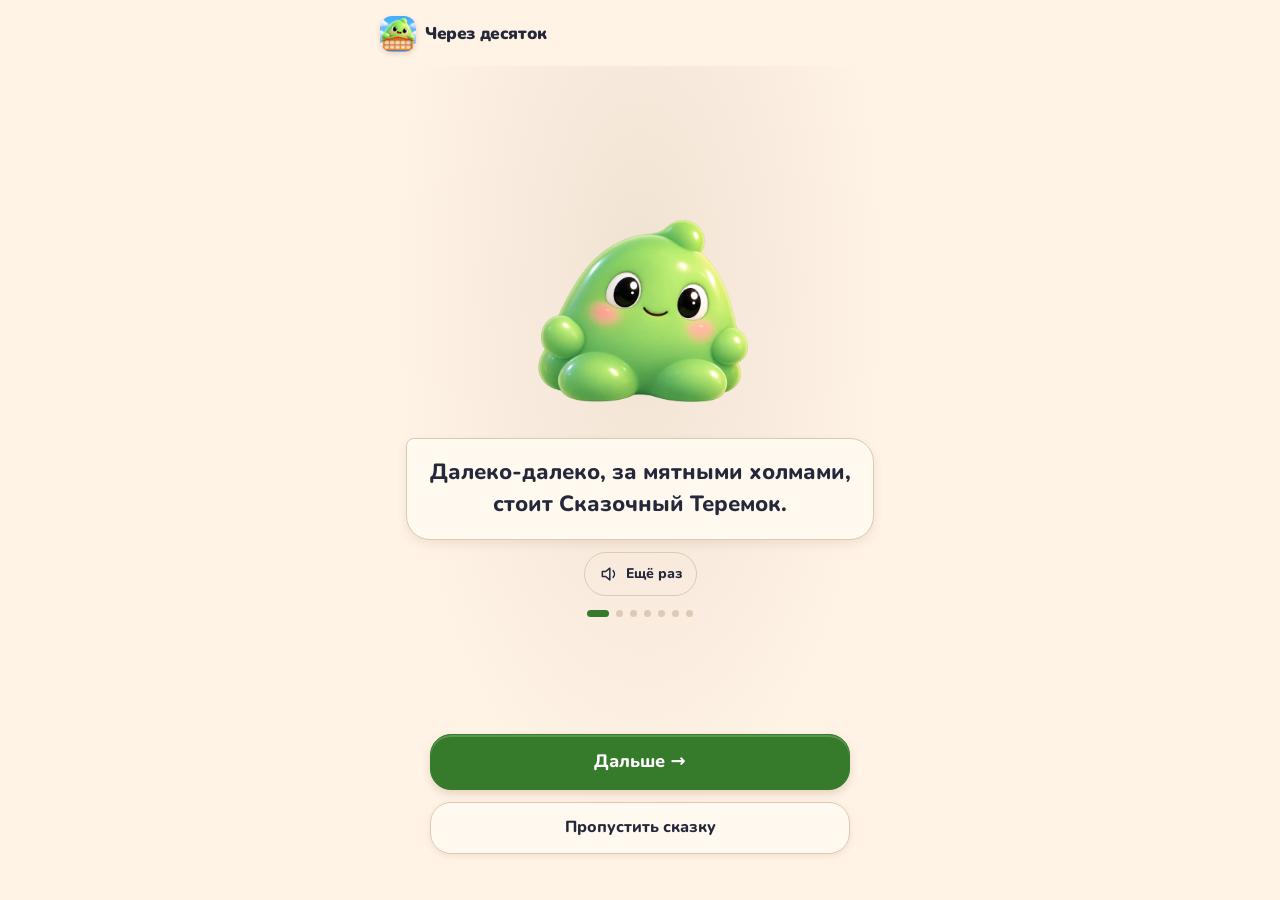
==== commit 695cd15c: "3.6.0: two-step offline cache (core at install, voice files filled in portions) — fixes install time" ====
--- a/index.html
+++ b/index.html
@@ -55,6 +55,12 @@
 <script src="js/sense-games-core.js"></script>
 <script src="js/sense-games.js"></script>
 <script src="js/focus-mode.js"></script>
-<script>if('serviceWorker' in navigator && location.protocol!=='capacitor:'){ window.addEventListener('load', ()=>{ navigator.serviceWorker.register('sw.js').catch(()=>{}); }); }</script>
+<script>if('serviceWorker' in navigator && location.protocol!=='capacitor:'){ window.addEventListener('load', ()=>{
+  navigator.serviceWorker.register('sw.js').catch(()=>{});
+  // докачка записей голоса для работы без сети: порциями, пока остаются файлы и есть продвижение
+  const ask=()=>navigator.serviceWorker.ready.then(r=>{ const w=navigator.serviceWorker.controller||r.active; if(w) w.postMessage({type:'terem-fill'}); }).catch(()=>{});
+  navigator.serviceWorker.addEventListener('message', e=>{ const d=e.data; if(!d||d.type!=='terem-fill') return; window.__offline=d; if(d.left>0&&d.got>0) setTimeout(ask,500); });
+  ask(); window.addEventListener('online', ask);
+}); }</script>
 </body>
 </html>
